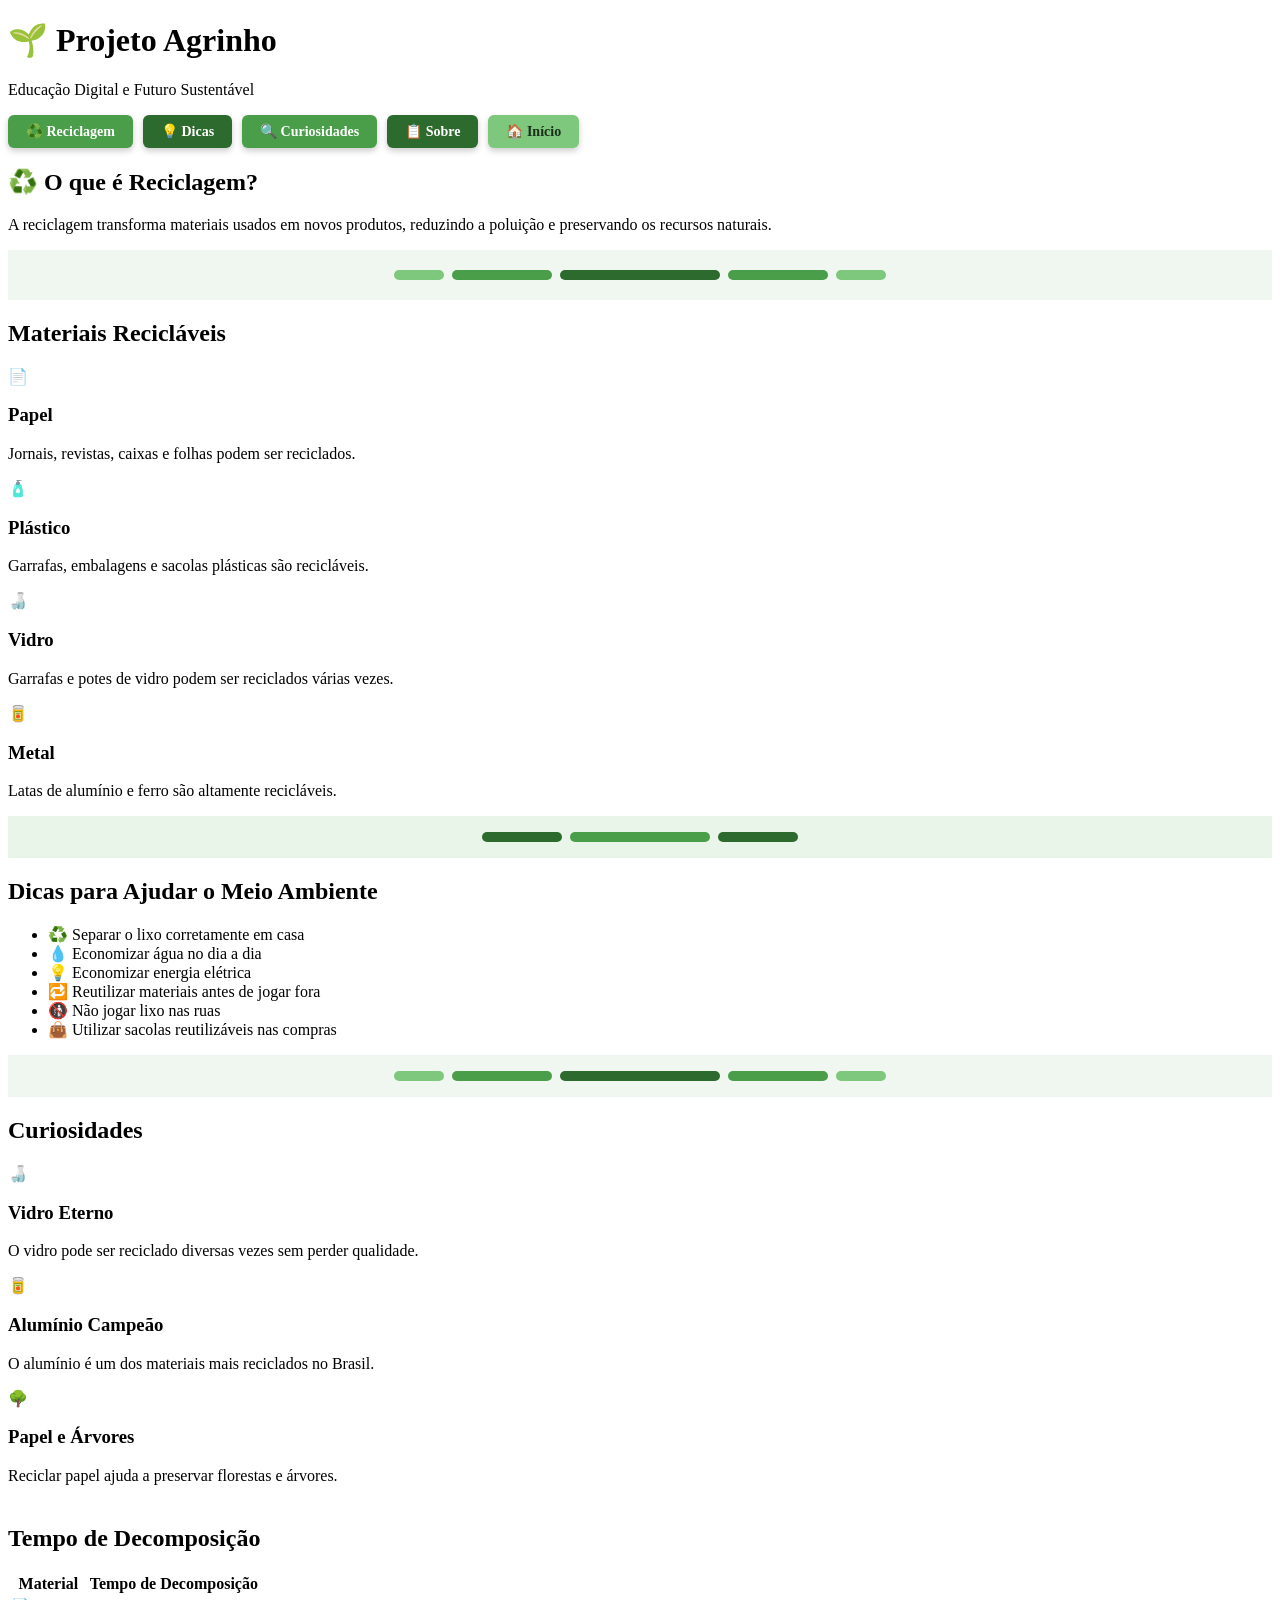
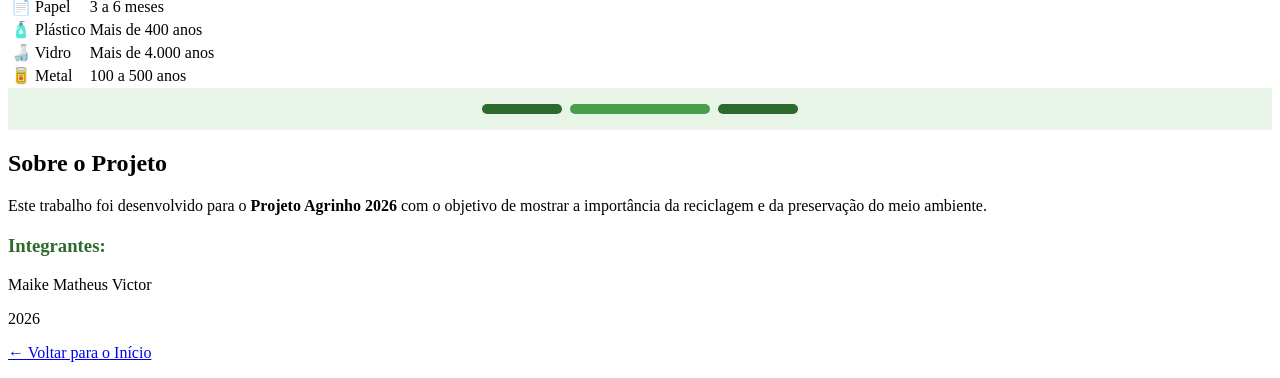
==== Agrinho.html @ ff980804 "s" ====
<!DOCTYPE html>
<html lang="pt-BR">
<head>
  <meta charset="UTF-8">
  <meta name="viewport" content="width=device-width, initial-scale=1.0">
  <title>Reciclagem — Projeto Agrinho</title>
  <link rel="stylesheet" href="styles.css">
</head>
<body>
  <header>
    <div>
      <h1>🌱 Projeto Agrinho</h1>
      <p>Educação Digital e Futuro Sustentável</p>
    </div>
    <nav style="display:flex;gap:10px;align-items:center;">
      <a href="#reciclagem" style="background-color:#4a9e4a;color:#fff;text-decoration:none;padding:8px 18px;border-radius:6px;font-size:14px;font-weight:bold;box-shadow:0 3px 6px rgba(0,0,0,0.2);">♻️ Reciclagem</a>
      <a href="#dicas" style="background-color:#2d6a2d;color:#fff;text-decoration:none;padding:8px 18px;border-radius:6px;font-size:14px;font-weight:bold;box-shadow:0 3px 6px rgba(0,0,0,0.2);">💡 Dicas</a>
      <a href="#curiosidades" style="background-color:#4a9e4a;color:#fff;text-decoration:none;padding:8px 18px;border-radius:6px;font-size:14px;font-weight:bold;box-shadow:0 3px 6px rgba(0,0,0,0.2);">🔍 Curiosidades</a>
      <a href="#sobre" style="background-color:#2d6a2d;color:#fff;text-decoration:none;padding:8px 18px;border-radius:6px;font-size:14px;font-weight:bold;box-shadow:0 3px 6px rgba(0,0,0,0.2);">📋 Sobre</a>
      <a href="index.html" style="background-color:#7ec87e;color:#1a2e1a;text-decoration:none;padding:8px 18px;border-radius:6px;font-size:14px;font-weight:bold;box-shadow:0 3px 6px rgba(0,0,0,0.2);">🏠 Início</a>
    </nav>
  </header>

  <div class="hero">
    <h2>♻️ O que é Reciclagem?</h2>
    <p>A reciclagem transforma materiais usados em novos produtos, reduzindo a poluição e preservando os recursos naturais.</p>
  </div>

  <div style="display:flex;justify-content:center;gap:8px;padding:20px 0;background-color:#f0f7f0;">
    <div style="width:50px;height:10px;background-color:#7ec87e;border-radius:5px;"></div>
    <div style="width:100px;height:10px;background-color:#4a9e4a;border-radius:5px;"></div>
    <div style="width:160px;height:10px;background-color:#2d6a2d;border-radius:5px;"></div>
    <div style="width:100px;height:10px;background-color:#4a9e4a;border-radius:5px;"></div>
    <div style="width:50px;height:10px;background-color:#7ec87e;border-radius:5px;"></div>
  </div>

  <section id="reciclagem">
    <h2>Materiais Recicláveis</h2>
    <div class="card-grid">
      <div class="cartao"><div class="icone">📄</div><h3>Papel</h3><p>Jornais, revistas, caixas e folhas podem ser reciclados.</p></div>
      <div class="cartao"><div class="icone">🧴</div><h3>Plástico</h3><p>Garrafas, embalagens e sacolas plásticas são recicláveis.</p></div>
      <div class="cartao"><div class="icone">🍶</div><h3>Vidro</h3><p>Garrafas e potes de vidro podem ser reciclados várias vezes.</p></div>
      <div class="cartao"><div class="icone">🥫</div><h3>Metal</h3><p>Latas de alumínio e ferro são altamente recicláveis.</p></div>
    </div>
  </section>

  <div style="display:flex;justify-content:center;gap:8px;padding:16px 0;background-color:#e8f5e8;">
    <div style="width:80px;height:10px;background-color:#2d6a2d;border-radius:5px;"></div>
    <div style="width:140px;height:10px;background-color:#4a9e4a;border-radius:5px;"></div>
    <div style="width:80px;height:10px;background-color:#2d6a2d;border-radius:5px;"></div>
  </div>

  <section id="dicas">
    <h2>Dicas para Ajudar o Meio Ambiente</h2>
    <ul class="lista-dicas">
      <li>♻️ Separar o lixo corretamente em casa</li>
      <li>💧 Economizar água no dia a dia</li>
      <li>💡 Economizar energia elétrica</li>
      <li>🔁 Reutilizar materiais antes de jogar fora</li>
      <li>🚯 Não jogar lixo nas ruas</li>
      <li>👜 Utilizar sacolas reutilizáveis nas compras</li>
    </ul>
  </section>

  <div style="display:flex;justify-content:center;gap:8px;padding:16px 0;background-color:#f0f7f0;">
    <div style="width:50px;height:10px;background-color:#7ec87e;border-radius:5px;"></div>
    <div style="width:100px;height:10px;background-color:#4a9e4a;border-radius:5px;"></div>
    <div style="width:160px;height:10px;background-color:#2d6a2d;border-radius:5px;"></div>
    <div style="width:100px;height:10px;background-color:#4a9e4a;border-radius:5px;"></div>
    <div style="width:50px;height:10px;background-color:#7ec87e;border-radius:5px;"></div>
  </div>

  <section id="curiosidades">
    <h2>Curiosidades</h2>
    <div class="card-grid">
      <div class="cartao"><div class="icone">🍶</div><h3>Vidro Eterno</h3><p>O vidro pode ser reciclado diversas vezes sem perder qualidade.</p></div>
      <div class="cartao"><div class="icone">🥫</div><h3>Alumínio Campeão</h3><p>O alumínio é um dos materiais mais reciclados no Brasil.</p></div>
      <div class="cartao"><div class="icone">🌳</div><h3>Papel e Árvores</h3><p>Reciclar papel ajuda a preservar florestas e árvores.</p></div>
    </div>
    <h2 style="margin-top:40px;">Tempo de Decomposição</h2>
    <table>
      <thead><tr><th>Material</th><th>Tempo de Decomposição</th></tr></thead>
      <tbody>
        <tr><td>📄 Papel</td><td>3 a 6 meses</td></tr>
        <tr><td>🧴 Plástico</td><td>Mais de 400 anos</td></tr>
        <tr><td>🍶 Vidro</td><td>Mais de 4.000 anos</td></tr>
        <tr><td>🥫 Metal</td><td>100 a 500 anos</td></tr>
      </tbody>
    </table>
  </section>

  <div style="display:flex;justify-content:center;gap:8px;padding:16px 0;background-color:#e8f5e8;">
    <div style="width:80px;height:10px;background-color:#2d6a2d;border-radius:5px;"></div>
    <div style="width:140px;height:10px;background-color:#4a9e4a;border-radius:5px;"></div>
    <div style="width:80px;height:10px;background-color:#2d6a2d;border-radius:5px;"></div>
  </div>

  <section id="sobre">
    <h2>Sobre o Projeto</h2>
    <div class="sobre-box">
      <p>Este trabalho foi desenvolvido para o <strong>Projeto Agrinho 2026</strong> com o objetivo de mostrar a importância da reciclagem e da preservação do meio ambiente.</p>
      <h3 style="margin-top:20px;color:#2d6a2d;">Integrantes:</h3>
      <div class="integrantes">
        <span class="tag-integrante">Maike</span>
        <span class="tag-integrante">Matheus Victor</span>
      </div>
    </div>
  </section>

  <footer>
    <p>2026</p>
    <p><a href="index.html">← Voltar para o Início</a></p>
  </footer>
</body>
</html>
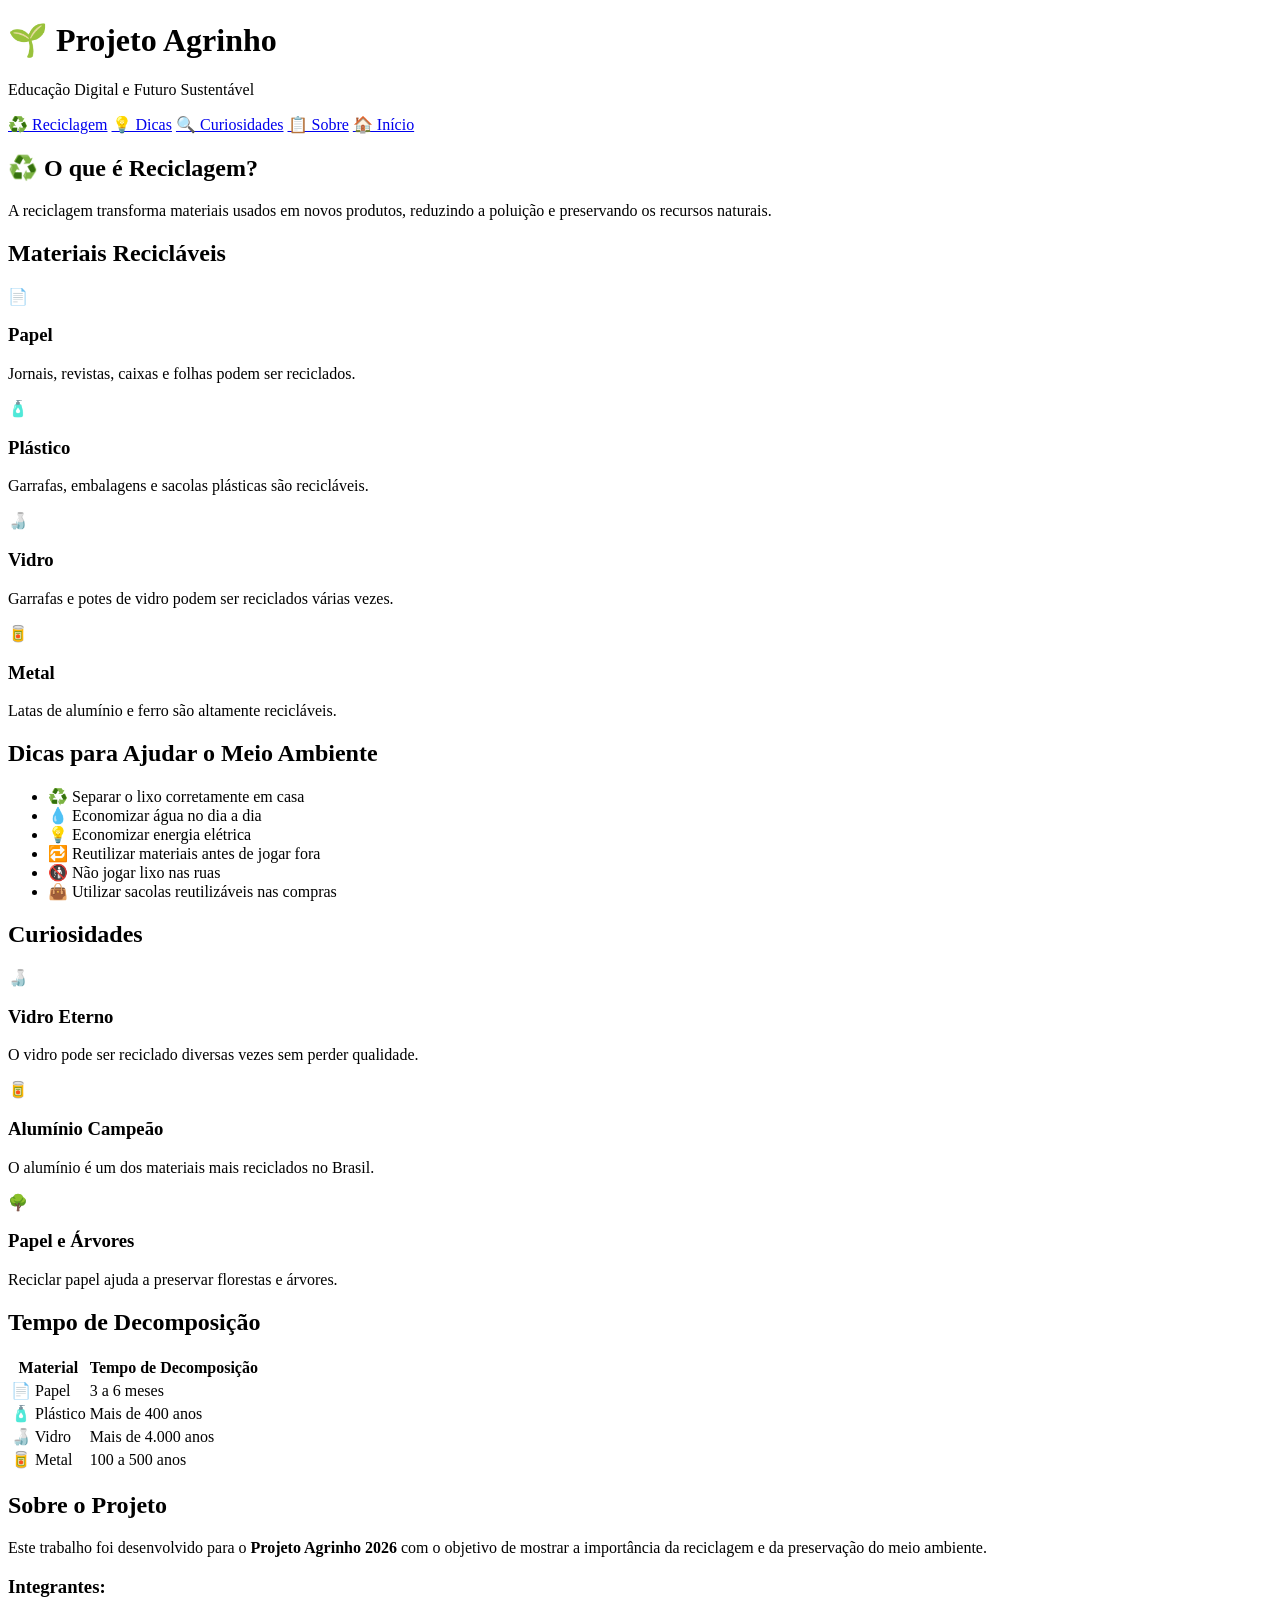
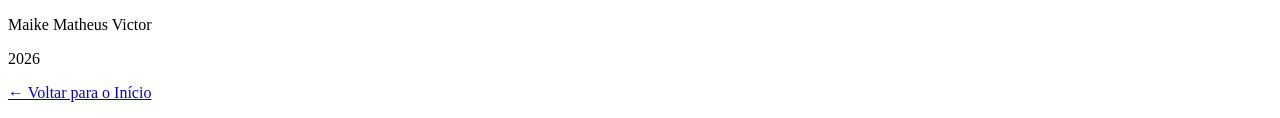
==== commit a57f9746: "s" ====
--- a/Agrinho.html
+++ b/Agrinho.html
@@ -4,6 +4,9 @@
   <meta charset="UTF-8">
   <meta name="viewport" content="width=device-width, initial-scale=1.0">
   <title>Reciclagem — Projeto Agrinho</title>
+  <link rel="preconnect" href="https://fonts.googleapis.com">
+  <link rel="preconnect" href="https://fonts.gstatic.com" crossorigin>
+  <link href="https://fonts.googleapis.com/css2?family=Fraunces:opsz,wght@9..144,600;9..144,700&family=Work+Sans:wght@400;500;600;700&display=swap" rel="stylesheet">
   <link rel="stylesheet" href="styles.css">
 </head>
 <body>
@@ -12,12 +15,12 @@
       <h1>🌱 Projeto Agrinho</h1>
       <p>Educação Digital e Futuro Sustentável</p>
     </div>
-    <nav style="display:flex;gap:10px;align-items:center;">
-      <a href="#reciclagem" style="background-color:#4a9e4a;color:#fff;text-decoration:none;padding:8px 18px;border-radius:6px;font-size:14px;font-weight:bold;box-shadow:0 3px 6px rgba(0,0,0,0.2);">♻️ Reciclagem</a>
-      <a href="#dicas" style="background-color:#2d6a2d;color:#fff;text-decoration:none;padding:8px 18px;border-radius:6px;font-size:14px;font-weight:bold;box-shadow:0 3px 6px rgba(0,0,0,0.2);">💡 Dicas</a>
-      <a href="#curiosidades" style="background-color:#4a9e4a;color:#fff;text-decoration:none;padding:8px 18px;border-radius:6px;font-size:14px;font-weight:bold;box-shadow:0 3px 6px rgba(0,0,0,0.2);">🔍 Curiosidades</a>
-      <a href="#sobre" style="background-color:#2d6a2d;color:#fff;text-decoration:none;padding:8px 18px;border-radius:6px;font-size:14px;font-weight:bold;box-shadow:0 3px 6px rgba(0,0,0,0.2);">📋 Sobre</a>
-      <a href="index.html" style="background-color:#7ec87e;color:#1a2e1a;text-decoration:none;padding:8px 18px;border-radius:6px;font-size:14px;font-weight:bold;box-shadow:0 3px 6px rgba(0,0,0,0.2);">🏠 Início</a>
+    <nav class="nav-botoes">
+      <a href="#reciclagem" class="nav-botao nav-botao--claro">♻️ Reciclagem</a>
+      <a href="#dicas" class="nav-botao nav-botao--escuro">💡 Dicas</a>
+      <a href="#curiosidades" class="nav-botao nav-botao--claro">🔍 Curiosidades</a>
+      <a href="#sobre" class="nav-botao nav-botao--escuro">📋 Sobre</a>
+      <a href="index.html" class="nav-botao nav-botao--claro-alt">🏠 Início</a>
     </nav>
   </header>
 
@@ -26,12 +29,12 @@
     <p>A reciclagem transforma materiais usados em novos produtos, reduzindo a poluição e preservando os recursos naturais.</p>
   </div>
 
-  <div style="display:flex;justify-content:center;gap:8px;padding:20px 0;background-color:#f0f7f0;">
-    <div style="width:50px;height:10px;background-color:#7ec87e;border-radius:5px;"></div>
-    <div style="width:100px;height:10px;background-color:#4a9e4a;border-radius:5px;"></div>
-    <div style="width:160px;height:10px;background-color:#2d6a2d;border-radius:5px;"></div>
-    <div style="width:100px;height:10px;background-color:#4a9e4a;border-radius:5px;"></div>
-    <div style="width:50px;height:10px;background-color:#7ec87e;border-radius:5px;"></div>
+  <div class="divisor-secao divisor-secao--clara">
+    <span class="barra barra--curta"></span>
+    <span class="barra barra--media"></span>
+    <span class="barra barra--longa"></span>
+    <span class="barra barra--media"></span>
+    <span class="barra barra--curta"></span>
   </div>
 
   <section id="reciclagem">
@@ -44,10 +47,10 @@
     </div>
   </section>
 
-  <div style="display:flex;justify-content:center;gap:8px;padding:16px 0;background-color:#e8f5e8;">
-    <div style="width:80px;height:10px;background-color:#2d6a2d;border-radius:5px;"></div>
-    <div style="width:140px;height:10px;background-color:#4a9e4a;border-radius:5px;"></div>
-    <div style="width:80px;height:10px;background-color:#2d6a2d;border-radius:5px;"></div>
+  <div class="divisor-secao divisor-secao--escura">
+    <span class="barra barra--media-escura"></span>
+    <span class="barra barra--longa-escura"></span>
+    <span class="barra barra--media-escura"></span>
   </div>
 
   <section id="dicas">
@@ -62,12 +65,12 @@
     </ul>
   </section>
 
-  <div style="display:flex;justify-content:center;gap:8px;padding:16px 0;background-color:#f0f7f0;">
-    <div style="width:50px;height:10px;background-color:#7ec87e;border-radius:5px;"></div>
-    <div style="width:100px;height:10px;background-color:#4a9e4a;border-radius:5px;"></div>
-    <div style="width:160px;height:10px;background-color:#2d6a2d;border-radius:5px;"></div>
-    <div style="width:100px;height:10px;background-color:#4a9e4a;border-radius:5px;"></div>
-    <div style="width:50px;height:10px;background-color:#7ec87e;border-radius:5px;"></div>
+  <div class="divisor-secao divisor-secao--clara">
+    <span class="barra barra--curta"></span>
+    <span class="barra barra--media"></span>
+    <span class="barra barra--longa"></span>
+    <span class="barra barra--media"></span>
+    <span class="barra barra--curta"></span>
   </div>
 
   <section id="curiosidades">
@@ -77,7 +80,7 @@
       <div class="cartao"><div class="icone">🥫</div><h3>Alumínio Campeão</h3><p>O alumínio é um dos materiais mais reciclados no Brasil.</p></div>
       <div class="cartao"><div class="icone">🌳</div><h3>Papel e Árvores</h3><p>Reciclar papel ajuda a preservar florestas e árvores.</p></div>
     </div>
-    <h2 style="margin-top:40px;">Tempo de Decomposição</h2>
+    <h2 class="titulo-secundario">Tempo de Decomposição</h2>
     <table>
       <thead><tr><th>Material</th><th>Tempo de Decomposição</th></tr></thead>
       <tbody>
@@ -89,17 +92,17 @@
     </table>
   </section>
 
-  <div style="display:flex;justify-content:center;gap:8px;padding:16px 0;background-color:#e8f5e8;">
-    <div style="width:80px;height:10px;background-color:#2d6a2d;border-radius:5px;"></div>
-    <div style="width:140px;height:10px;background-color:#4a9e4a;border-radius:5px;"></div>
-    <div style="width:80px;height:10px;background-color:#2d6a2d;border-radius:5px;"></div>
+  <div class="divisor-secao divisor-secao--escura">
+    <span class="barra barra--media-escura"></span>
+    <span class="barra barra--longa-escura"></span>
+    <span class="barra barra--media-escura"></span>
   </div>
 
   <section id="sobre">
     <h2>Sobre o Projeto</h2>
     <div class="sobre-box">
       <p>Este trabalho foi desenvolvido para o <strong>Projeto Agrinho 2026</strong> com o objetivo de mostrar a importância da reciclagem e da preservação do meio ambiente.</p>
-      <h3 style="margin-top:20px;color:#2d6a2d;">Integrantes:</h3>
+      <h3 class="titulo-integrantes">Integrantes:</h3>
       <div class="integrantes">
         <span class="tag-integrante">Maike</span>
         <span class="tag-integrante">Matheus Victor</span>
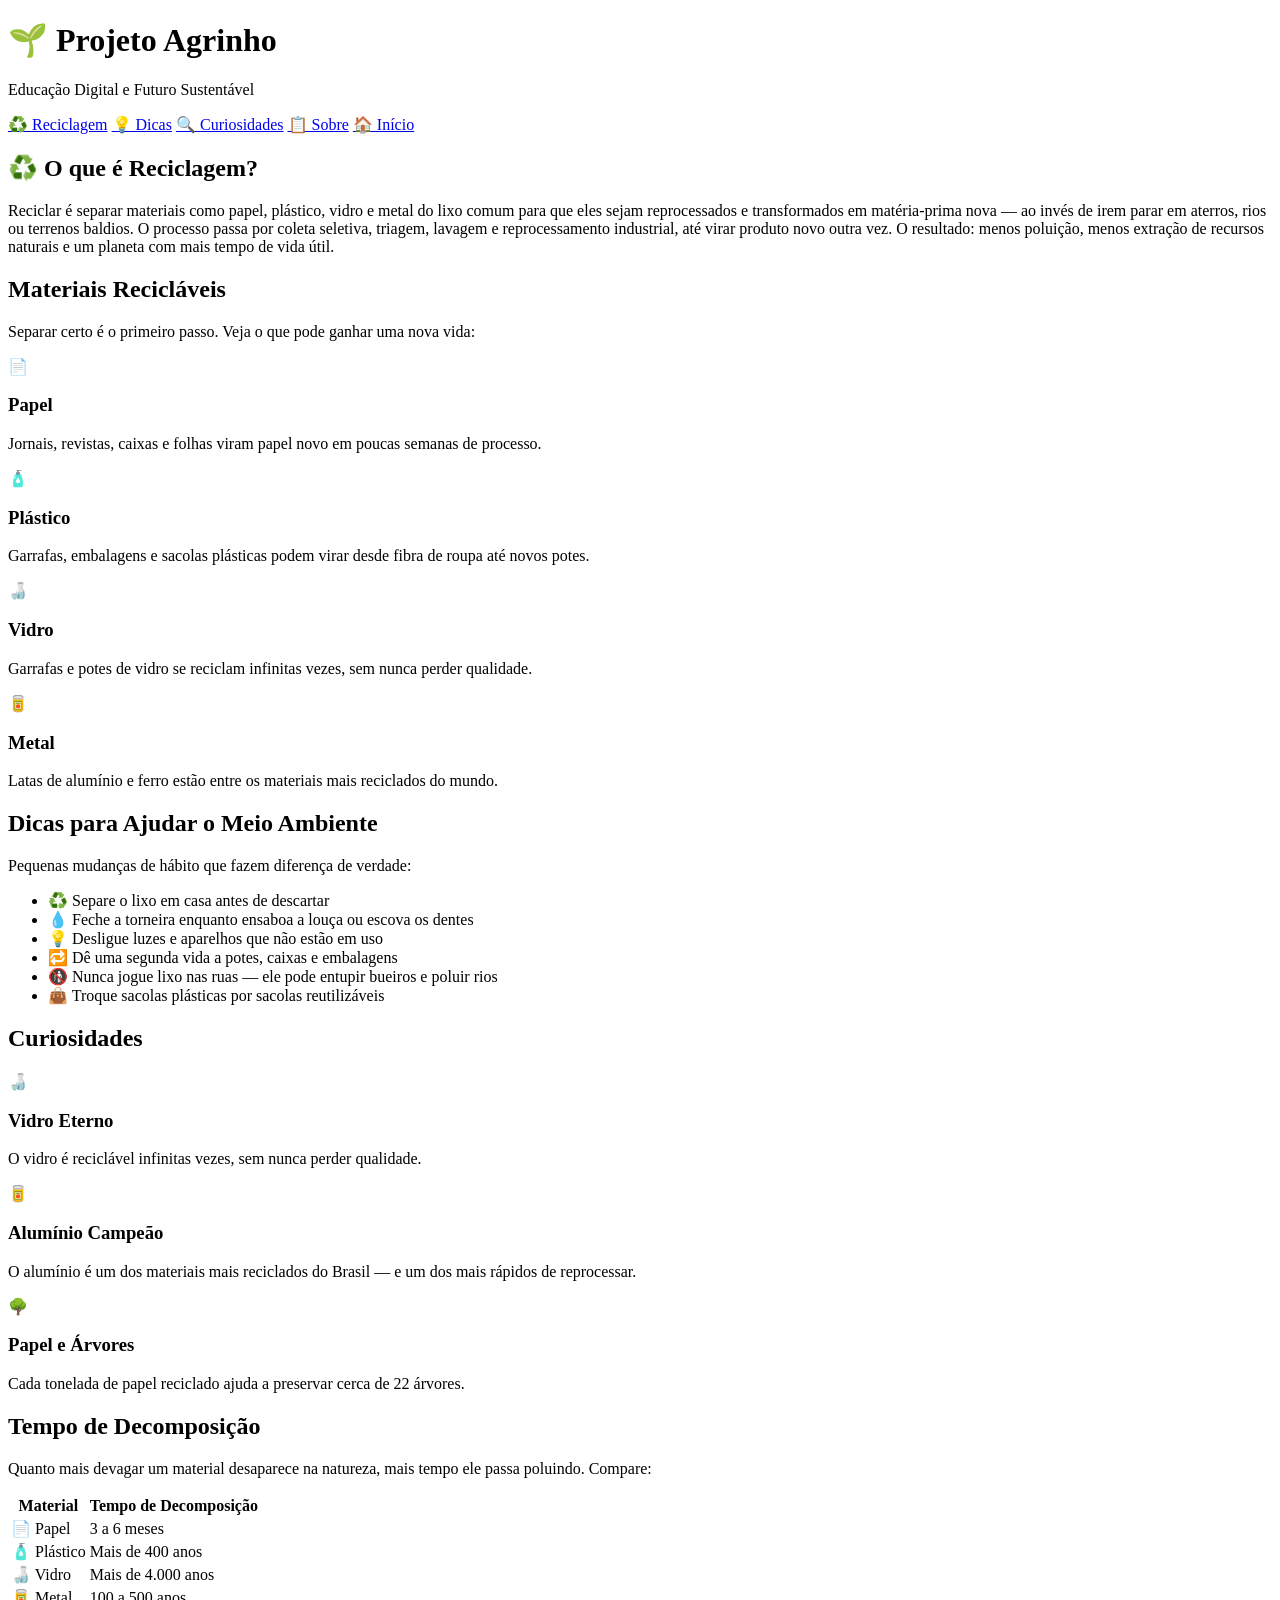
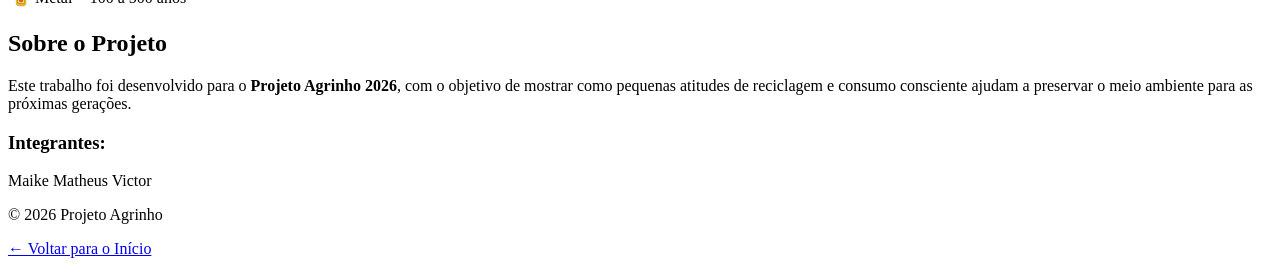
==== commit fc6265d5: "d" ====
--- a/Agrinho.html
+++ b/Agrinho.html
@@ -26,7 +26,7 @@
 
   <div class="hero">
     <h2>♻️ O que é Reciclagem?</h2>
-    <p>A reciclagem transforma materiais usados em novos produtos, reduzindo a poluição e preservando os recursos naturais.</p>
+    <p>Reciclar é separar materiais como papel, plástico, vidro e metal do lixo comum para que eles sejam reprocessados e transformados em matéria-prima nova — ao invés de irem parar em aterros, rios ou terrenos baldios. O processo passa por coleta seletiva, triagem, lavagem e reprocessamento industrial, até virar produto novo outra vez. O resultado: menos poluição, menos extração de recursos naturais e um planeta com mais tempo de vida útil.</p>
   </div>
 
   <div class="divisor-secao divisor-secao--clara">
@@ -39,11 +39,28 @@
 
   <section id="reciclagem">
     <h2>Materiais Recicláveis</h2>
+    <p>Separar certo é o primeiro passo. Veja o que pode ganhar uma nova vida:</p>
     <div class="card-grid">
-      <div class="cartao"><div class="icone">📄</div><h3>Papel</h3><p>Jornais, revistas, caixas e folhas podem ser reciclados.</p></div>
-      <div class="cartao"><div class="icone">🧴</div><h3>Plástico</h3><p>Garrafas, embalagens e sacolas plásticas são recicláveis.</p></div>
-      <div class="cartao"><div class="icone">🍶</div><h3>Vidro</h3><p>Garrafas e potes de vidro podem ser reciclados várias vezes.</p></div>
-      <div class="cartao"><div class="icone">🥫</div><h3>Metal</h3><p>Latas de alumínio e ferro são altamente recicláveis.</p></div>
+      <div class="cartao">
+        <div class="icone">📄</div>
+        <h3>Papel</h3>
+        <p>Jornais, revistas, caixas e folhas viram papel novo em poucas semanas de processo.</p>
+      </div>
+      <div class="cartao">
+        <div class="icone">🧴</div>
+        <h3>Plástico</h3>
+        <p>Garrafas, embalagens e sacolas plásticas podem virar desde fibra de roupa até novos potes.</p>
+      </div>
+      <div class="cartao">
+        <div class="icone">🍶</div>
+        <h3>Vidro</h3>
+        <p>Garrafas e potes de vidro se reciclam infinitas vezes, sem nunca perder qualidade.</p>
+      </div>
+      <div class="cartao">
+        <div class="icone">🥫</div>
+        <h3>Metal</h3>
+        <p>Latas de alumínio e ferro estão entre os materiais mais reciclados do mundo.</p>
+      </div>
     </div>
   </section>
 
@@ -55,13 +72,14 @@
 
   <section id="dicas">
     <h2>Dicas para Ajudar o Meio Ambiente</h2>
+    <p>Pequenas mudanças de hábito que fazem diferença de verdade:</p>
     <ul class="lista-dicas">
-      <li>♻️ Separar o lixo corretamente em casa</li>
-      <li>💧 Economizar água no dia a dia</li>
-      <li>💡 Economizar energia elétrica</li>
-      <li>🔁 Reutilizar materiais antes de jogar fora</li>
-      <li>🚯 Não jogar lixo nas ruas</li>
-      <li>👜 Utilizar sacolas reutilizáveis nas compras</li>
+      <li>♻️ Separe o lixo em casa antes de descartar</li>
+      <li>💧 Feche a torneira enquanto ensaboa a louça ou escova os dentes</li>
+      <li>💡 Desligue luzes e aparelhos que não estão em uso</li>
+      <li>🔁 Dê uma segunda vida a potes, caixas e embalagens</li>
+      <li>🚯 Nunca jogue lixo nas ruas — ele pode entupir bueiros e poluir rios</li>
+      <li>👜 Troque sacolas plásticas por sacolas reutilizáveis</li>
     </ul>
   </section>
 
@@ -76,11 +94,25 @@
   <section id="curiosidades">
     <h2>Curiosidades</h2>
     <div class="card-grid">
-      <div class="cartao"><div class="icone">🍶</div><h3>Vidro Eterno</h3><p>O vidro pode ser reciclado diversas vezes sem perder qualidade.</p></div>
-      <div class="cartao"><div class="icone">🥫</div><h3>Alumínio Campeão</h3><p>O alumínio é um dos materiais mais reciclados no Brasil.</p></div>
-      <div class="cartao"><div class="icone">🌳</div><h3>Papel e Árvores</h3><p>Reciclar papel ajuda a preservar florestas e árvores.</p></div>
+      <div class="cartao">
+        <div class="icone">🍶</div>
+        <h3>Vidro Eterno</h3>
+        <p>O vidro é reciclável infinitas vezes, sem nunca perder qualidade.</p>
+      </div>
+      <div class="cartao">
+        <div class="icone">🥫</div>
+        <h3>Alumínio Campeão</h3>
+        <p>O alumínio é um dos materiais mais reciclados do Brasil — e um dos mais rápidos de reprocessar.</p>
+      </div>
+      <div class="cartao">
+        <div class="icone">🌳</div>
+        <h3>Papel e Árvores</h3>
+        <p>Cada tonelada de papel reciclado ajuda a preservar cerca de 22 árvores.</p>
+      </div>
     </div>
+
     <h2 class="titulo-secundario">Tempo de Decomposição</h2>
+    <p>Quanto mais devagar um material desaparece na natureza, mais tempo ele passa poluindo. Compare:</p>
     <table>
       <thead><tr><th>Material</th><th>Tempo de Decomposição</th></tr></thead>
       <tbody>
@@ -101,7 +133,7 @@
   <section id="sobre">
     <h2>Sobre o Projeto</h2>
     <div class="sobre-box">
-      <p>Este trabalho foi desenvolvido para o <strong>Projeto Agrinho 2026</strong> com o objetivo de mostrar a importância da reciclagem e da preservação do meio ambiente.</p>
+      <p>Este trabalho foi desenvolvido para o <strong>Projeto Agrinho 2026</strong>, com o objetivo de mostrar como pequenas atitudes de reciclagem e consumo consciente ajudam a preservar o meio ambiente para as próximas gerações.</p>
       <h3 class="titulo-integrantes">Integrantes:</h3>
       <div class="integrantes">
         <span class="tag-integrante">Maike</span>
@@ -111,7 +143,7 @@
   </section>
 
   <footer>
-    <p>2026</p>
+    <p>© 2026 Projeto Agrinho</p>
     <p><a href="index.html">← Voltar para o Início</a></p>
   </footer>
 </body>
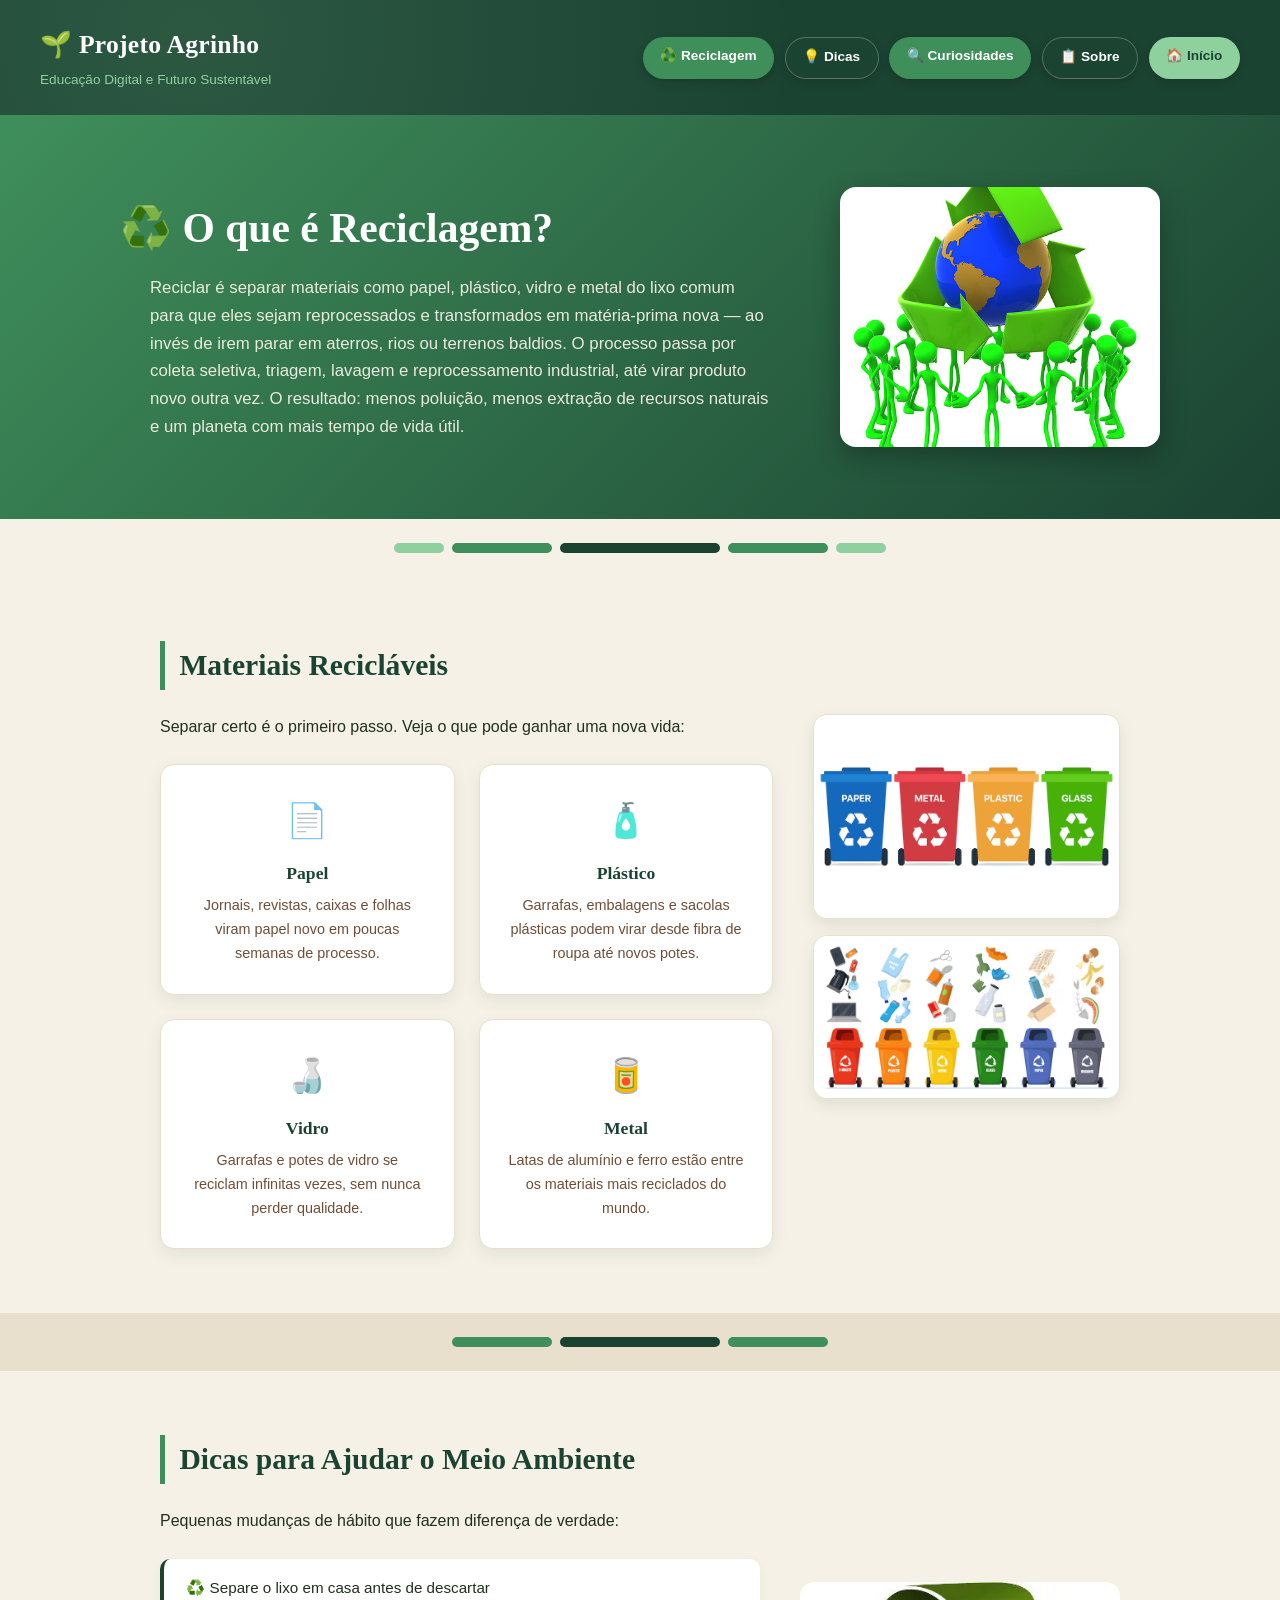
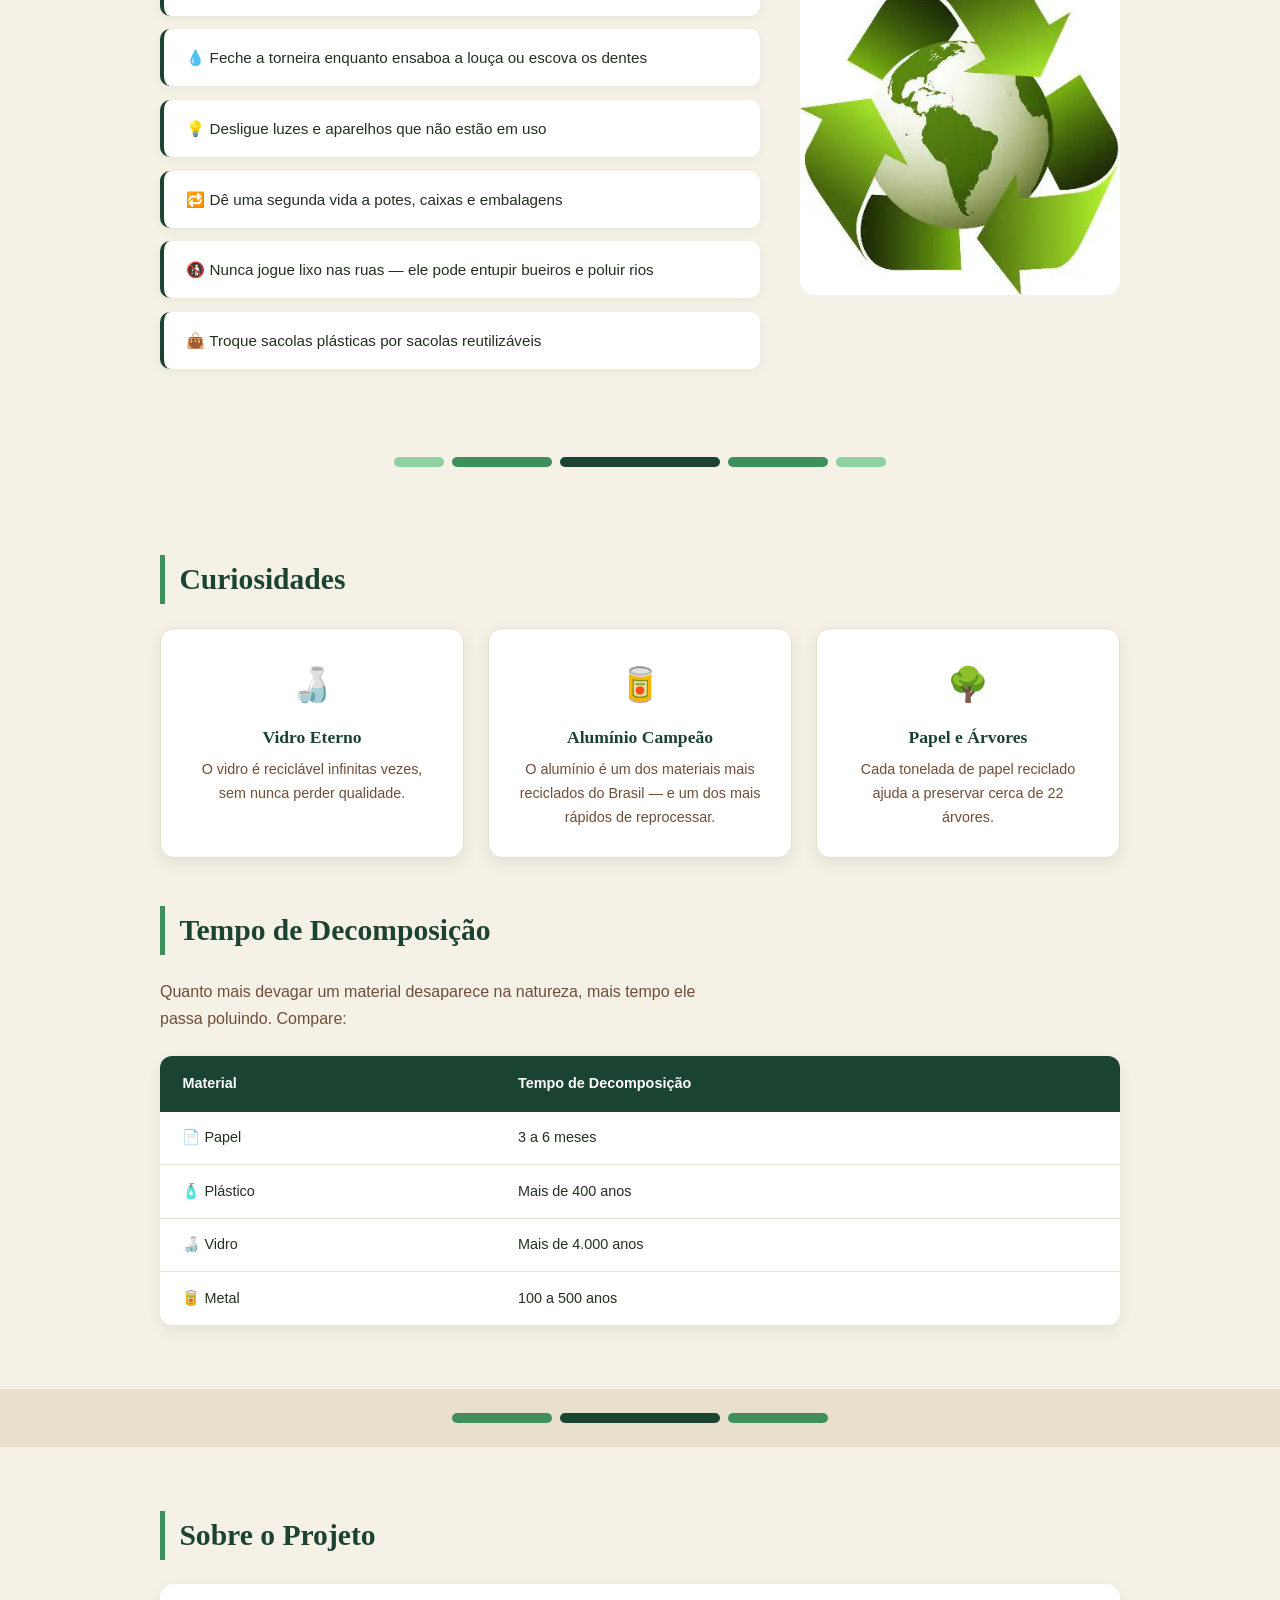
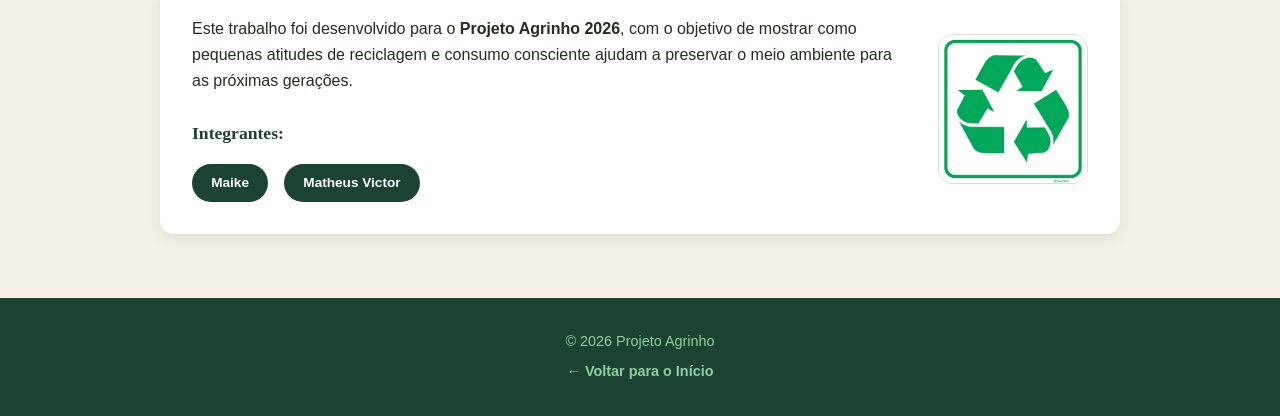
==== commit d65b7d47: "s" ====
--- a/Agrinho.html
+++ b/Agrinho.html
@@ -7,7 +7,7 @@
   <link rel="preconnect" href="https://fonts.googleapis.com">
   <link rel="preconnect" href="https://fonts.gstatic.com" crossorigin>
   <link href="https://fonts.googleapis.com/css2?family=Fraunces:opsz,wght@9..144,600;9..144,700&family=Work+Sans:wght@400;500;600;700&display=swap" rel="stylesheet">
-  <link rel="stylesheet" href="styles.css">
+  <link rel="stylesheet" href="style.css">
 </head>
 <body>
   <header>
@@ -25,8 +25,13 @@
   </header>
 
   <div class="hero">
-    <h2>♻️ O que é Reciclagem?</h2>
-    <p>Reciclar é separar materiais como papel, plástico, vidro e metal do lixo comum para que eles sejam reprocessados e transformados em matéria-prima nova — ao invés de irem parar em aterros, rios ou terrenos baldios. O processo passa por coleta seletiva, triagem, lavagem e reprocessamento industrial, até virar produto novo outra vez. O resultado: menos poluição, menos extração de recursos naturais e um planeta com mais tempo de vida útil.</p>
+    <div class="hero__conteudo">
+      <div class="hero__texto">
+        <h2>♻️ O que é Reciclagem?</h2>
+        <p>Reciclar é separar materiais como papel, plástico, vidro e metal do lixo comum para que eles sejam reprocessados e transformados em matéria-prima nova — ao invés de irem parar em aterros, rios ou terrenos baldios. O processo passa por coleta seletiva, triagem, lavagem e reprocessamento industrial, até virar produto novo outra vez. O resultado: menos poluição, menos extração de recursos naturais e um planeta com mais tempo de vida útil.</p>
+      </div>
+      <img src="Fotos-Sobre-Reciclagem-2.jpg" alt="Foto sobre reciclagem" class="hero__imagem">
+    </div>
   </div>
 
   <div class="divisor-secao divisor-secao--clara">
@@ -39,27 +44,35 @@
 
   <section id="reciclagem">
     <h2>Materiais Recicláveis</h2>
-    <p>Separar certo é o primeiro passo. Veja o que pode ganhar uma nova vida:</p>
-    <div class="card-grid">
-      <div class="cartao">
-        <div class="icone">📄</div>
-        <h3>Papel</h3>
-        <p>Jornais, revistas, caixas e folhas viram papel novo em poucas semanas de processo.</p>
+    <div class="reciclagem__conteudo">
+      <div class="reciclagem__texto">
+        <p>Separar certo é o primeiro passo. Veja o que pode ganhar uma nova vida:</p>
+        <div class="card-grid">
+          <div class="cartao">
+            <div class="icone">📄</div>
+            <h3>Papel</h3>
+            <p>Jornais, revistas, caixas e folhas viram papel novo em poucas semanas de processo.</p>
+          </div>
+          <div class="cartao">
+            <div class="icone">🧴</div>
+            <h3>Plástico</h3>
+            <p>Garrafas, embalagens e sacolas plásticas podem virar desde fibra de roupa até novos potes.</p>
+          </div>
+          <div class="cartao">
+            <div class="icone">🍶</div>
+            <h3>Vidro</h3>
+            <p>Garrafas e potes de vidro se reciclam infinitas vezes, sem nunca perder qualidade.</p>
+          </div>
+          <div class="cartao">
+            <div class="icone">🥫</div>
+            <h3>Metal</h3>
+            <p>Latas de alumínio e ferro estão entre os materiais mais reciclados do mundo.</p>
+          </div>
+        </div>
       </div>
-      <div class="cartao">
-        <div class="icone">🧴</div>
-        <h3>Plástico</h3>
-        <p>Garrafas, embalagens e sacolas plásticas podem virar desde fibra de roupa até novos potes.</p>
-      </div>
-      <div class="cartao">
-        <div class="icone">🍶</div>
-        <h3>Vidro</h3>
-        <p>Garrafas e potes de vidro se reciclam infinitas vezes, sem nunca perder qualidade.</p>
-      </div>
-      <div class="cartao">
-        <div class="icone">🥫</div>
-        <h3>Metal</h3>
-        <p>Latas de alumínio e ferro estão entre os materiais mais reciclados do mundo.</p>
+      <div class="reciclagem__imagens">
+        <img src="reciclagem-classificacao-do-lixo_78370-2519.avif" alt="Lixeiras coloridas para papel, metal, plástico e vidro">
+        <img src="conjunto-de-triagem-de-lixo_74855-15415.avif" alt="Conjunto de itens recicláveis sobre lixeiras de triagem">
       </div>
     </div>
   </section>
@@ -72,15 +85,20 @@
 
   <section id="dicas">
     <h2>Dicas para Ajudar o Meio Ambiente</h2>
-    <p>Pequenas mudanças de hábito que fazem diferença de verdade:</p>
-    <ul class="lista-dicas">
-      <li>♻️ Separe o lixo em casa antes de descartar</li>
-      <li>💧 Feche a torneira enquanto ensaboa a louça ou escova os dentes</li>
-      <li>💡 Desligue luzes e aparelhos que não estão em uso</li>
-      <li>🔁 Dê uma segunda vida a potes, caixas e embalagens</li>
-      <li>🚯 Nunca jogue lixo nas ruas — ele pode entupir bueiros e poluir rios</li>
-      <li>👜 Troque sacolas plásticas por sacolas reutilizáveis</li>
-    </ul>
+    <div class="dicas__conteudo">
+      <div class="dicas__texto">
+        <p>Pequenas mudanças de hábito que fazem diferença de verdade:</p>
+        <ul class="lista-dicas">
+          <li>♻️ Separe o lixo em casa antes de descartar</li>
+          <li>💧 Feche a torneira enquanto ensaboa a louça ou escova os dentes</li>
+          <li>💡 Desligue luzes e aparelhos que não estão em uso</li>
+          <li>🔁 Dê uma segunda vida a potes, caixas e embalagens</li>
+          <li>🚯 Nunca jogue lixo nas ruas — ele pode entupir bueiros e poluir rios</li>
+          <li>👜 Troque sacolas plásticas por sacolas reutilizáveis</li>
+        </ul>
+      </div>
+      <img src="reciclagem_aa8234b03b.webp" alt="Pessoas em volta de um globo com símbolo de reciclagem" class="dicas__imagem">
+    </div>
   </section>
 
   <div class="divisor-secao divisor-secao--clara">
@@ -132,13 +150,16 @@
 
   <section id="sobre">
     <h2>Sobre o Projeto</h2>
-    <div class="sobre-box">
-      <p>Este trabalho foi desenvolvido para o <strong>Projeto Agrinho 2026</strong>, com o objetivo de mostrar como pequenas atitudes de reciclagem e consumo consciente ajudam a preservar o meio ambiente para as próximas gerações.</p>
-      <h3 class="titulo-integrantes">Integrantes:</h3>
-      <div class="integrantes">
-        <span class="tag-integrante">Maike</span>
-        <span class="tag-integrante">Matheus Victor</span>
+    <div class="sobre-box sobre-box--com-imagem">
+      <div>
+        <p>Este trabalho foi desenvolvido para o <strong>Projeto Agrinho 2026</strong>, com o objetivo de mostrar como pequenas atitudes de reciclagem e consumo consciente ajudam a preservar o meio ambiente para as próximas gerações.</p>
+        <h3 class="titulo-integrantes">Integrantes:</h3>
+        <div class="integrantes">
+          <span class="tag-integrante">Maike</span>
+          <span class="tag-integrante">Matheus Victor</span>
+        </div>
       </div>
+      <img src="download.png" alt="Símbolo da reciclagem" class="sobre-box__icone">
     </div>
   </section>
 
--- a/style.css
+++ b/style.css
@@ -0,0 +1,426 @@
+/* =========================================================
+   PROJETO AGRINHO — Educação Digital e Futuro Sustentável
+   ========================================================= */
+
+:root {
+  --verde-mata: #1B4332;
+  --verde-folha: #3F8F5B;
+  --verde-brotinho: #8FD19E;
+  --areia: #F5F1E6;
+  --areia-escura: #E8E0CC;
+  --terra: #6F4E37;
+  --grafite: #22301F;
+  --branco: #FFFFFF;
+
+  --fonte-titulo: 'Fraunces', serif;
+  --fonte-corpo: 'Work Sans', 'Segoe UI', sans-serif;
+}
+
+* { margin: 0; padding: 0; box-sizing: border-box; }
+
+html { scroll-behavior: smooth; }
+
+body {
+  font-family: var(--fonte-corpo);
+  background-color: var(--areia);
+  color: var(--grafite);
+  line-height: 1.65;
+}
+
+h1, h2, h3 { font-family: var(--fonte-titulo); color: var(--verde-mata); }
+
+a { color: inherit; }
+
+:focus-visible { outline: 3px solid var(--verde-brotinho); outline-offset: 3px; }
+
+/* --- Header --------------------------------------------------------- */
+header {
+  background-color: var(--verde-mata);
+  background-image: radial-gradient(circle at 15% 30%, rgba(143, 209, 158, 0.15), transparent 55%);
+  color: #fff;
+  padding: 1.5rem 2.5rem;
+  display: flex;
+  justify-content: space-between;
+  align-items: center;
+  flex-wrap: wrap;
+  gap: 1rem;
+}
+
+header h1 {
+  font-size: 1.6rem;
+  font-weight: 700;
+  color: #fff;
+  letter-spacing: 0.01em;
+}
+
+header p { font-size: 0.85rem; color: var(--verde-brotinho); margin-top: 0.15rem; }
+
+nav { display: flex; gap: 1.5rem; flex-wrap: wrap; }
+
+nav a {
+  text-decoration: none;
+  font-size: 0.9rem;
+  font-weight: 500;
+  color: #fff;
+  padding: 0.4rem 0.2rem;
+  border-bottom: 2px solid transparent;
+  transition: border-color 0.2s ease, color 0.2s ease;
+}
+nav a:hover { border-color: var(--verde-brotinho); color: var(--verde-brotinho); }
+
+/* --- Nav em botões (página de reciclagem) ---------------------------- */
+.nav-botoes { gap: 0.65rem; }
+
+.nav-botao {
+  text-decoration: none;
+  padding: 0.55rem 1.1rem;
+  border-radius: 999px;
+  font-size: 0.85rem;
+  font-weight: 600;
+  box-shadow: 0 3px 8px rgba(0,0,0,0.18);
+  transition: transform 0.15s ease, box-shadow 0.15s ease;
+  border-bottom: none;
+}
+.nav-botao:hover { transform: translateY(-2px); box-shadow: 0 6px 14px rgba(0,0,0,0.22); }
+
+.nav-botao--claro { background-color: var(--verde-folha); color: #fff; }
+.nav-botao--escuro { background-color: var(--verde-mata); color: #fff; border: 1px solid rgba(255,255,255,0.25); }
+.nav-botao--claro-alt { background-color: var(--verde-brotinho); color: var(--verde-mata); }
+
+/* --- Hero ------------------------------------------------------------- */
+.hero {
+  background: linear-gradient(135deg, var(--verde-folha), var(--verde-mata));
+  color: #fff;
+  text-align: center;
+  padding: 4.5rem 1.5rem;
+}
+
+.hero h2 {
+  font-size: clamp(1.8rem, 4vw, 2.6rem);
+  color: #fff;
+  margin-bottom: 0.75rem;
+}
+
+.hero p {
+  font-size: 1.05rem;
+  color: var(--areia);
+  max-width: 620px;
+  margin: 0 auto;
+  opacity: 0.95;
+}
+
+/* --- Divisores decorativos ("linha do crescimento") -------------------- */
+.divisor-secao {
+  display: flex;
+  justify-content: center;
+  align-items: center;
+  gap: 8px;
+  padding: 1.5rem 0;
+}
+.divisor-secao--clara { background-color: var(--areia); }
+.divisor-secao--escura { background-color: var(--areia-escura); }
+
+.barra { height: 10px; border-radius: 6px; }
+.barra--curta { width: 50px; background-color: var(--verde-brotinho); }
+.barra--media { width: 100px; background-color: var(--verde-folha); }
+.barra--longa { width: 160px; background-color: var(--verde-mata); }
+.barra--media-escura { width: 100px; background-color: var(--verde-folha); }
+.barra--longa-escura { width: 160px; background-color: var(--verde-mata); }
+
+/* --- Seções ------------------------------------------------------------ */
+section {
+  padding: 4rem 2.5rem;
+  max-width: 1040px;
+  margin: 0 auto;
+}
+
+section > p { max-width: 65ch; color: var(--terra); }
+
+section h2 {
+  font-size: 1.85rem;
+  margin-bottom: 1.5rem;
+  border-left: 5px solid var(--verde-folha);
+  padding-left: 0.9rem;
+}
+
+.titulo-secundario { margin-top: 3rem; }
+
+/* --- Cards de materiais / curiosidades --------------------------------- */
+.card-grid { display: flex; gap: 1.5rem; flex-wrap: wrap; margin-top: 1.5rem; }
+
+.cartao {
+  background-color: var(--branco);
+  border-radius: 14px;
+  padding: 1.75rem;
+  box-shadow: 0 6px 16px rgba(27, 67, 50, 0.08);
+  flex: 1;
+  min-width: 210px;
+  text-align: center;
+  border: 1px solid var(--areia-escura);
+  transition: transform 0.2s ease, box-shadow 0.2s ease;
+}
+.cartao:hover {
+  transform: translateY(-4px);
+  box-shadow: 0 12px 24px rgba(27, 67, 50, 0.14);
+}
+
+.cartao .icone { font-size: 2.1rem; margin-bottom: 0.65rem; }
+.cartao h3 { font-size: 1.1rem; margin-bottom: 0.4rem; }
+.cartao p { font-size: 0.9rem; color: var(--terra); }
+
+/* --- Lista de dicas ------------------------------------------------------ */
+.lista-dicas {
+  list-style: none;
+  display: flex;
+  flex-direction: column;
+  gap: 0.85rem;
+  margin-top: 1.5rem;
+}
+
+.lista-dicas li {
+  background-color: var(--branco);
+  padding: 1rem 1.4rem;
+  border-radius: 10px;
+  border-left: 4px solid var(--verde-mata);
+  font-size: 0.95rem;
+  box-shadow: 0 3px 10px rgba(27, 67, 50, 0.06);
+}
+
+/* --- Tabela --------------------------------------------------------------- */
+table {
+  width: 100%;
+  border-collapse: collapse;
+  margin-top: 1.5rem;
+  background-color: var(--branco);
+  border-radius: 12px;
+  overflow: hidden;
+  box-shadow: 0 6px 16px rgba(27, 67, 50, 0.08);
+}
+
+th {
+  background-color: var(--verde-mata);
+  color: #fff;
+  padding: 1rem 1.4rem;
+  text-align: left;
+  font-size: 0.9rem;
+  font-weight: 600;
+}
+
+td { padding: 0.9rem 1.4rem; border-bottom: 1px solid var(--areia-escura); font-size: 0.9rem; }
+tr:last-child td { border-bottom: none; }
+tr:hover td { background-color: var(--areia); }
+
+/* --- Sobre o projeto -------------------------------------------------------- */
+.sobre-box {
+  background-color: var(--branco);
+  border-radius: 14px;
+  padding: 2rem;
+  box-shadow: 0 6px 16px rgba(27, 67, 50, 0.08);
+}
+
+.sobre-box p { color: var(--grafite); }
+
+.titulo-integrantes { margin-top: 1.5rem; color: var(--verde-mata); font-size: 1.1rem; }
+
+.integrantes { display: flex; gap: 1rem; flex-wrap: wrap; margin-top: 1rem; }
+
+.tag-integrante {
+  background-color: var(--verde-mata);
+  color: #fff;
+  padding: 0.5rem 1.2rem;
+  border-radius: 999px;
+  font-size: 0.85rem;
+  font-weight: 600;
+}
+
+/* --- Footer ------------------------------------------------------------------ */
+footer {
+  background-color: var(--verde-mata);
+  color: var(--verde-brotinho);
+  text-align: center;
+  padding: 2rem 1.5rem;
+  font-size: 0.9rem;
+}
+footer a { color: var(--verde-brotinho); text-decoration: none; font-weight: 600; }
+footer a:hover { text-decoration: underline; }
+footer p { margin-top: 0.4rem; }
+footer p:first-child { margin-top: 0; }
+
+/* --- Perfis (integrantes na página inicial) ---------------------------------- */
+.perfis { display: flex; gap: 1.75rem; justify-content: center; flex-wrap: wrap; margin-top: 2.25rem; }
+
+.perfil-card {
+  background-color: var(--branco);
+  border-radius: 16px;
+  padding: 2rem 1.5rem;
+  text-align: center;
+  box-shadow: 0 8px 20px rgba(27, 67, 50, 0.1);
+  max-width: 260px;
+  border: 1px solid var(--areia-escura);
+  transition: transform 0.2s ease;
+}
+.perfil-card:hover { transform: translateY(-4px); }
+
+.perfil-card img {
+  width: 80px;
+  height: 80px;
+  border-radius: 12px;
+  object-fit: cover;
+  border: 3px solid var(--verde-folha);
+  margin-bottom: 0.9rem;
+}
+
+.perfil-card h3 { font-size: 1.2rem; margin-bottom: 0.5rem; }
+.perfil-card p { font-size: 0.9rem; color: var(--terra); }
+
+/* --- Frase de missão + prévia dos materiais --------------------------------- */
+.missao { text-align: center; margin-top: 3rem; }
+
+.missao__frase {
+  font-family: var(--fonte-titulo);
+  font-style: italic;
+  font-size: 1.3rem;
+  color: var(--verde-mata);
+  margin-bottom: 0.75rem;
+}
+
+.missao__contexto {
+  font-size: 0.95rem;
+  color: var(--terra);
+  margin-bottom: 1.75rem;
+}
+
+.materiais-preview {
+  display: flex;
+  justify-content: center;
+  gap: 2.5rem;
+  flex-wrap: wrap;
+}
+
+.material-preview {
+  display: flex;
+  flex-direction: column;
+  align-items: center;
+  gap: 0.4rem;
+  opacity: 0.75;
+  transition: opacity 0.2s ease, transform 0.2s ease;
+}
+.material-preview:hover { opacity: 1; transform: translateY(-3px); }
+
+.material-preview__icone { font-size: 2.2rem; }
+
+.material-preview__nome {
+  font-size: 0.8rem;
+  font-weight: 600;
+  color: var(--verde-mata);
+}
+
+/* --- Botão de acesso central --------------------------------------------------- */
+.cta-central { text-align: center; margin-top: 3rem; }
+
+.botao-acessar {
+  display: inline-block;
+  margin: 1.25rem 0;
+  background-color: var(--verde-mata);
+  color: #fff;
+  padding: 0.95rem 2.4rem;
+  border-radius: 999px;
+  text-decoration: none;
+  font-size: 1rem;
+  font-weight: 700;
+  box-shadow: 0 6px 16px rgba(27, 67, 50, 0.25);
+  transition: background-color 0.2s ease, transform 0.15s ease;
+}
+.botao-acessar:hover { background-color: var(--verde-folha); transform: translateY(-2px); }
+
+/* --- Ícone de reciclagem (index) ------------------------------------------------- */
+.icone-reciclagem {
+  width: 110px;
+  height: 110px;
+  object-fit: contain;
+  flex-shrink: 0;
+}
+
+/* --- Hero com imagem de apoio ------------------------------------------------------ */
+.hero__conteudo {
+  display: flex;
+  align-items: center;
+  gap: 2.5rem;
+  max-width: 1040px;
+  margin: 0 auto;
+  text-align: left;
+  flex-wrap: wrap;
+}
+.hero__texto { flex: 1 1 400px; }
+.hero__texto h2 { color: #fff; }
+.hero__imagem {
+  flex: 1 1 280px;
+  max-width: 320px;
+  border-radius: 16px;
+  box-shadow: 0 10px 26px rgba(0,0,0,0.28);
+  object-fit: cover;
+  max-height: 260px;
+  width: 100%;
+}
+
+/* --- Materiais recicláveis com imagens ---------------------------------------------- */
+.reciclagem__conteudo {
+  display: flex;
+  gap: 2.5rem;
+  align-items: flex-start;
+  flex-wrap: wrap;
+}
+.reciclagem__texto { flex: 2 1 480px; }
+.reciclagem__imagens {
+  flex: 1 1 240px;
+  display: flex;
+  flex-direction: column;
+  gap: 1rem;
+}
+.reciclagem__imagens img {
+  width: 100%;
+  border-radius: 14px;
+  box-shadow: 0 6px 16px rgba(27, 67, 50, 0.1);
+  border: 1px solid var(--areia-escura);
+}
+
+/* --- Dicas com imagem -------------------------------------------------------------- */
+.dicas__conteudo {
+  display: flex;
+  gap: 2.5rem;
+  align-items: center;
+  flex-wrap: wrap;
+}
+.dicas__texto { flex: 1 1 380px; }
+.dicas__imagem {
+  flex: 1 1 280px;
+  max-width: 320px;
+  border-radius: 14px;
+  width: 100%;
+}
+
+/* --- Sobre com ícone ----------------------------------------------------------------- */
+.sobre-box--com-imagem {
+  display: flex;
+  align-items: center;
+  gap: 2rem;
+  flex-wrap: wrap;
+}
+.sobre-box--com-imagem > div { flex: 2 1 320px; }
+.sobre-box__icone {
+  flex: 1 1 140px;
+  max-width: 150px;
+  object-fit: contain;
+}
+
+/* --- Responsivo ----------------------------------------------------------------- */
+@media (max-width: 640px) {
+  header { padding: 1.25rem 1.5rem; flex-direction: column; align-items: flex-start; }
+  section { padding: 3rem 1.5rem; }
+  .nav-botoes { gap: 0.5rem; }
+}
+
+@media (prefers-reduced-motion: reduce) {
+  html { scroll-behavior: auto; }
+  .cartao, .perfil-card, .botao-acessar, .nav-botao { transition: none; }
+}
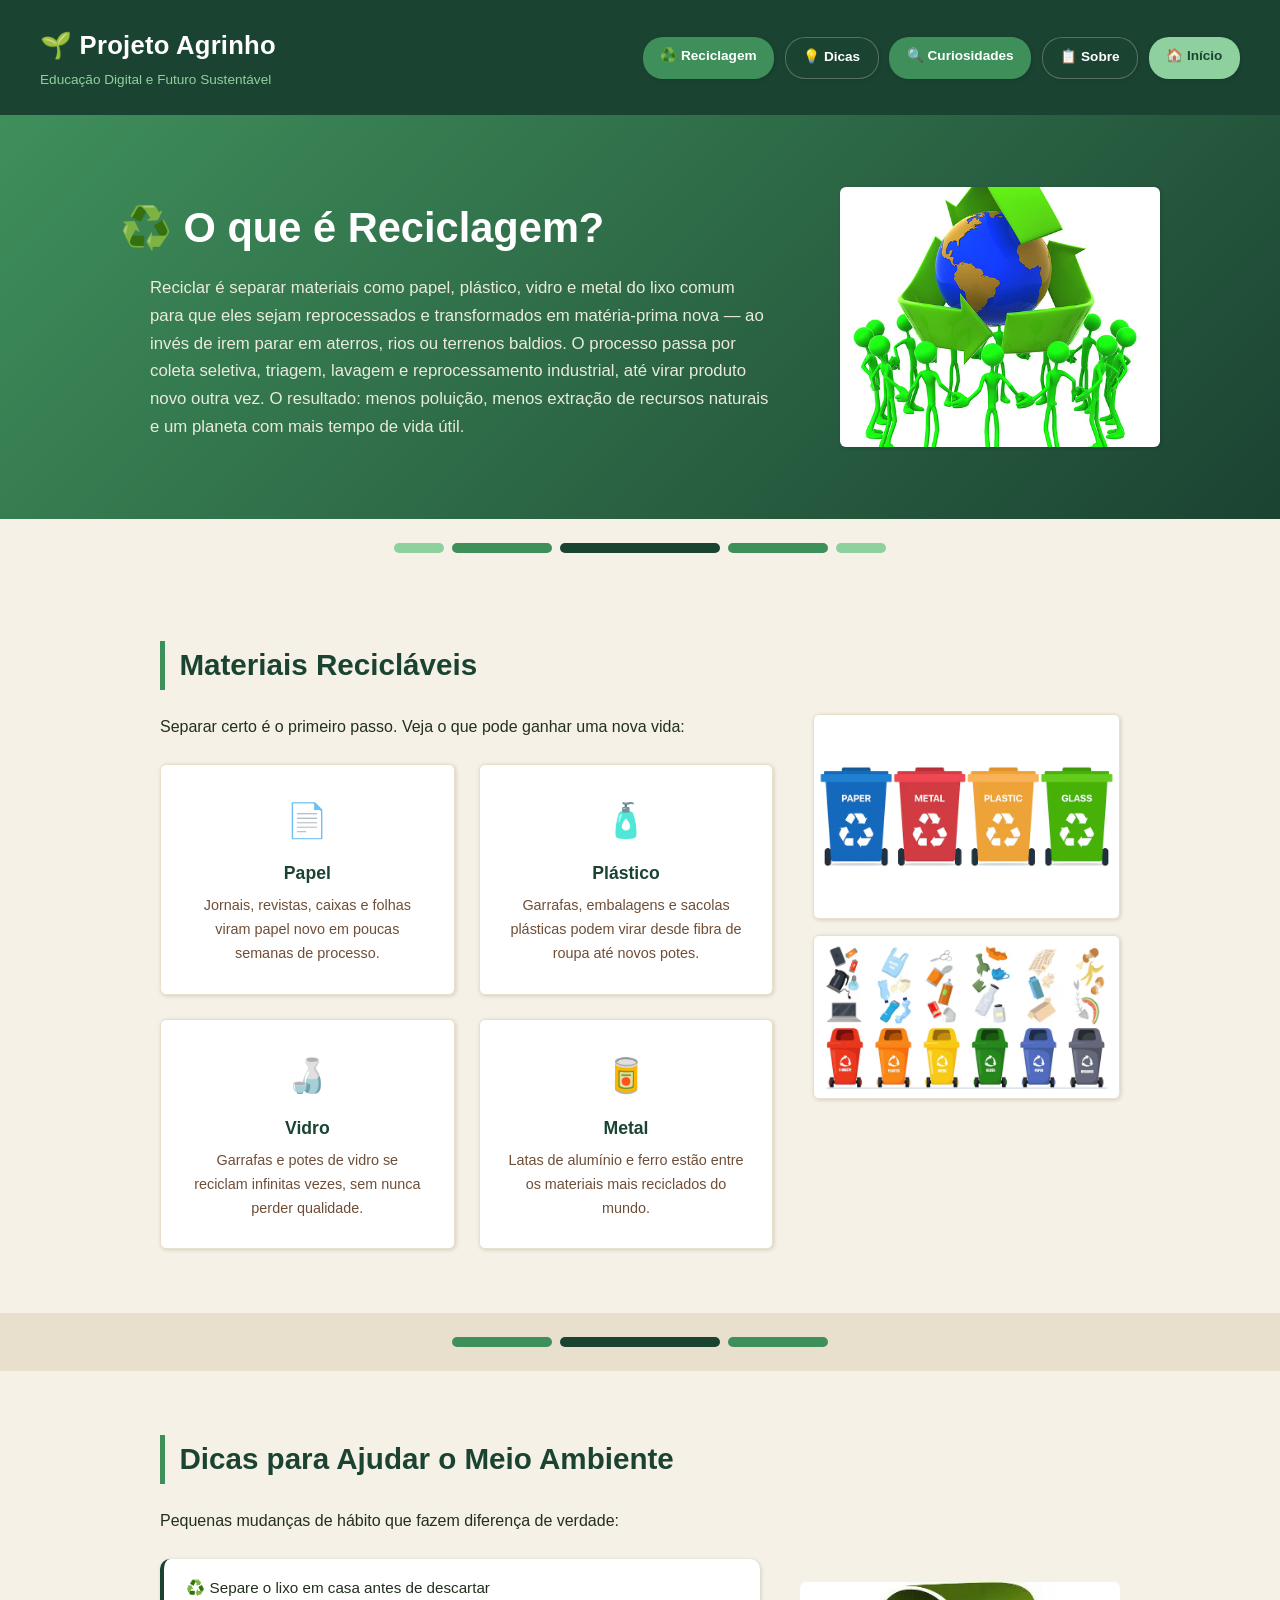
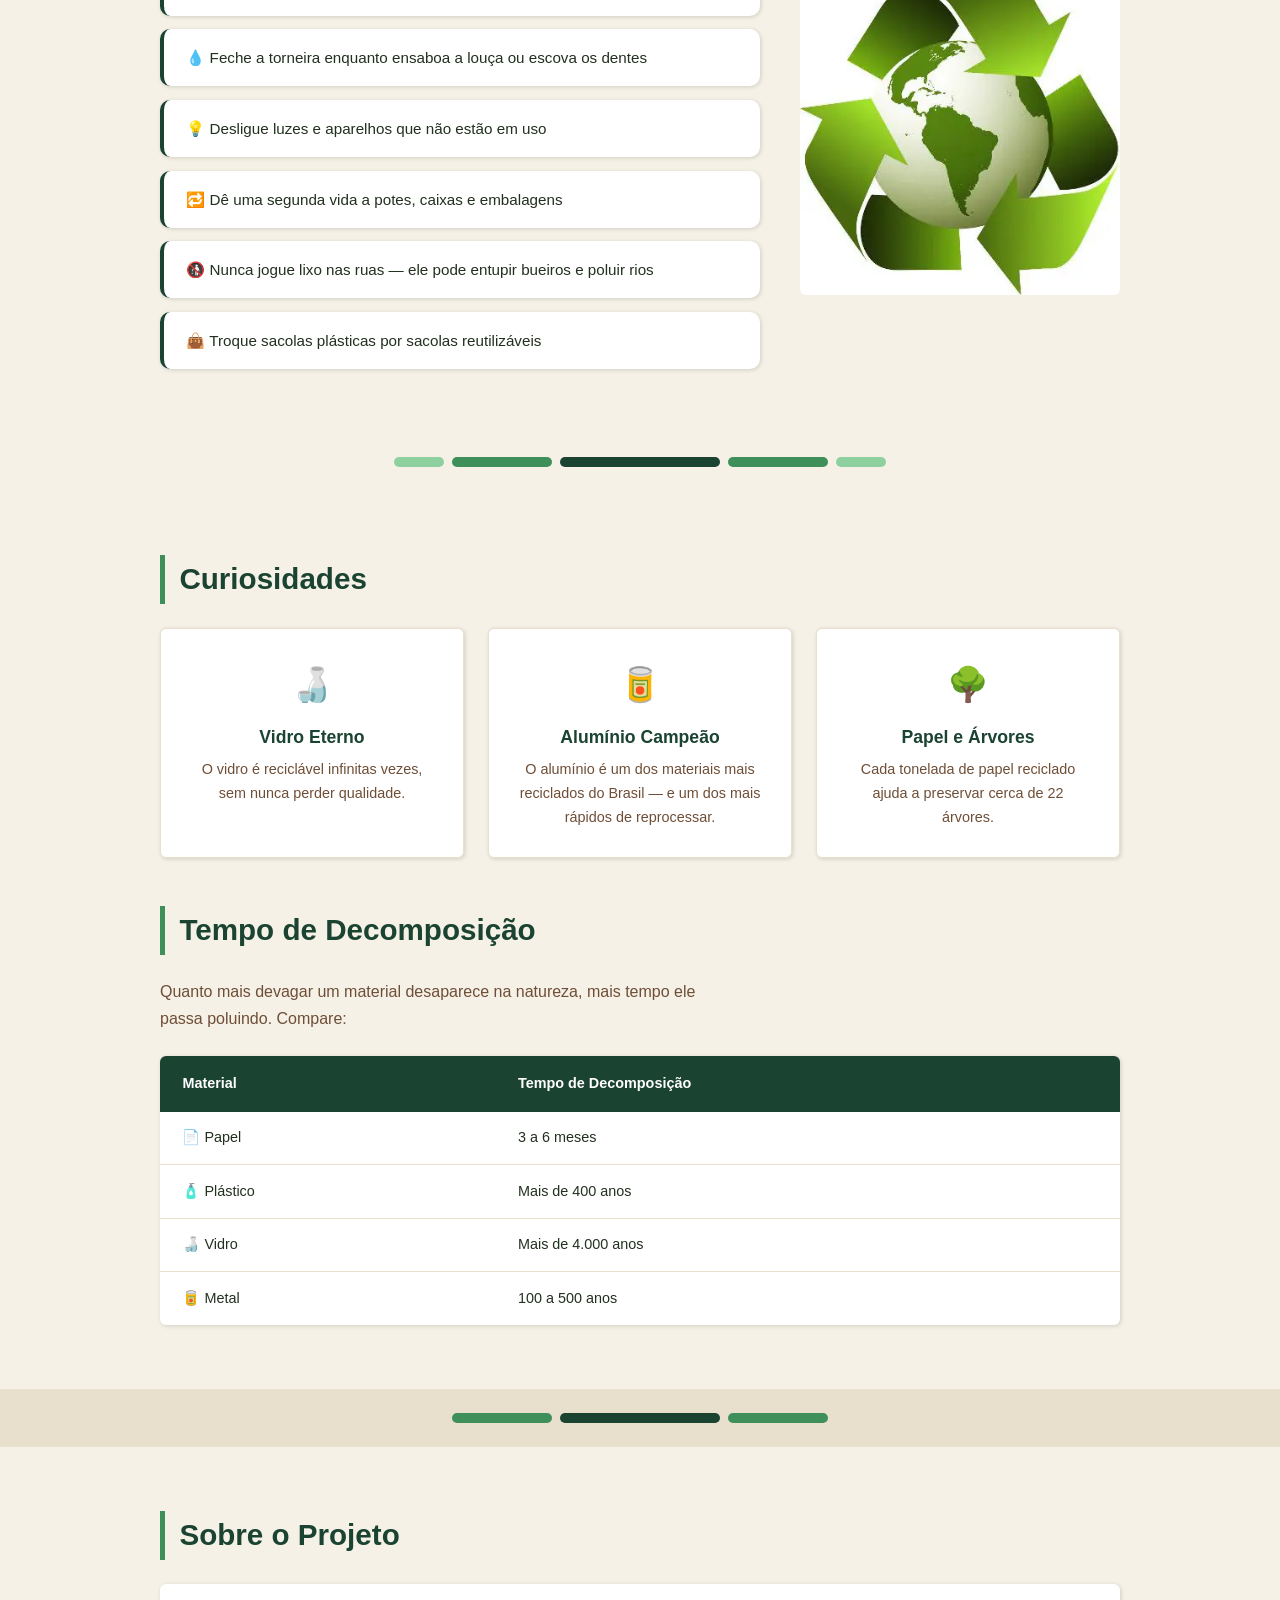
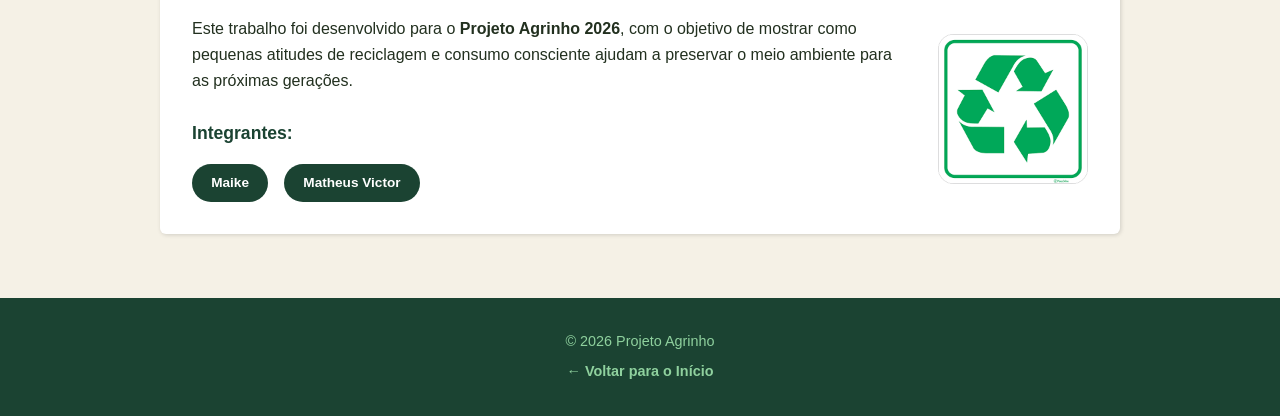
==== commit bb377c33: "s" ====
--- a/Agrinho.html
+++ b/Agrinho.html
@@ -4,9 +4,6 @@
   <meta charset="UTF-8">
   <meta name="viewport" content="width=device-width, initial-scale=1.0">
   <title>Reciclagem — Projeto Agrinho</title>
-  <link rel="preconnect" href="https://fonts.googleapis.com">
-  <link rel="preconnect" href="https://fonts.gstatic.com" crossorigin>
-  <link href="https://fonts.googleapis.com/css2?family=Fraunces:opsz,wght@9..144,600;9..144,700&family=Work+Sans:wght@400;500;600;700&display=swap" rel="stylesheet">
   <link rel="stylesheet" href="style.css">
 </head>
 <body>
--- a/style.css
+++ b/style.css
@@ -12,8 +12,8 @@
   --grafite: #22301F;
   --branco: #FFFFFF;
 
-  --fonte-titulo: 'Fraunces', serif;
-  --fonte-corpo: 'Work Sans', 'Segoe UI', sans-serif;
+  --fonte-titulo: 'Segoe UI', Arial, sans-serif;
+  --fonte-corpo: 'Segoe UI', Arial, sans-serif;
 }
 
 * { margin: 0; padding: 0; box-sizing: border-box; }
@@ -36,7 +36,6 @@
 /* --- Header --------------------------------------------------------- */
 header {
   background-color: var(--verde-mata);
-  background-image: radial-gradient(circle at 15% 30%, rgba(143, 209, 158, 0.15), transparent 55%);
   color: #fff;
   padding: 1.5rem 2.5rem;
   display: flex;
@@ -64,7 +63,6 @@
   color: #fff;
   padding: 0.4rem 0.2rem;
   border-bottom: 2px solid transparent;
-  transition: border-color 0.2s ease, color 0.2s ease;
 }
 nav a:hover { border-color: var(--verde-brotinho); color: var(--verde-brotinho); }
 
@@ -74,14 +72,12 @@
 .nav-botao {
   text-decoration: none;
   padding: 0.55rem 1.1rem;
-  border-radius: 999px;
+  border-radius: 20px;
   font-size: 0.85rem;
   font-weight: 600;
-  box-shadow: 0 3px 8px rgba(0,0,0,0.18);
-  transition: transform 0.15s ease, box-shadow 0.15s ease;
+  box-shadow: 1px 1px 4px rgba(0,0,0,0.15);
   border-bottom: none;
 }
-.nav-botao:hover { transform: translateY(-2px); box-shadow: 0 6px 14px rgba(0,0,0,0.22); }
 
 .nav-botao--claro { background-color: var(--verde-folha); color: #fff; }
 .nav-botao--escuro { background-color: var(--verde-mata); color: #fff; border: 1px solid rgba(255,255,255,0.25); }
@@ -150,18 +146,13 @@
 
 .cartao {
   background-color: var(--branco);
-  border-radius: 14px;
+  border-radius: 6px;
   padding: 1.75rem;
-  box-shadow: 0 6px 16px rgba(27, 67, 50, 0.08);
+  box-shadow: 1px 1px 4px rgba(0,0,0,0.15);
   flex: 1;
   min-width: 210px;
   text-align: center;
   border: 1px solid var(--areia-escura);
-  transition: transform 0.2s ease, box-shadow 0.2s ease;
-}
-.cartao:hover {
-  transform: translateY(-4px);
-  box-shadow: 0 12px 24px rgba(27, 67, 50, 0.14);
 }
 
 .cartao .icone { font-size: 2.1rem; margin-bottom: 0.65rem; }
@@ -183,7 +174,7 @@
   border-radius: 10px;
   border-left: 4px solid var(--verde-mata);
   font-size: 0.95rem;
-  box-shadow: 0 3px 10px rgba(27, 67, 50, 0.06);
+  box-shadow: 1px 1px 4px rgba(0,0,0,0.15);
 }
 
 /* --- Tabela --------------------------------------------------------------- */
@@ -192,9 +183,9 @@
   border-collapse: collapse;
   margin-top: 1.5rem;
   background-color: var(--branco);
-  border-radius: 12px;
+  border-radius: 6px;
   overflow: hidden;
-  box-shadow: 0 6px 16px rgba(27, 67, 50, 0.08);
+  box-shadow: 1px 1px 4px rgba(0,0,0,0.15);
 }
 
 th {
@@ -213,9 +204,9 @@
 /* --- Sobre o projeto -------------------------------------------------------- */
 .sobre-box {
   background-color: var(--branco);
-  border-radius: 14px;
+  border-radius: 6px;
   padding: 2rem;
-  box-shadow: 0 6px 16px rgba(27, 67, 50, 0.08);
+  box-shadow: 1px 1px 4px rgba(0,0,0,0.15);
 }
 
 .sobre-box p { color: var(--grafite); }
@@ -228,7 +219,7 @@
   background-color: var(--verde-mata);
   color: #fff;
   padding: 0.5rem 1.2rem;
-  border-radius: 999px;
+  border-radius: 20px;
   font-size: 0.85rem;
   font-weight: 600;
 }
@@ -251,20 +242,19 @@
 
 .perfil-card {
   background-color: var(--branco);
-  border-radius: 16px;
+  border-radius: 6px;
   padding: 2rem 1.5rem;
   text-align: center;
-  box-shadow: 0 8px 20px rgba(27, 67, 50, 0.1);
+  box-shadow: 1px 1px 4px rgba(0,0,0,0.15);
   max-width: 260px;
   border: 1px solid var(--areia-escura);
-  transition: transform 0.2s ease;
-}
-.perfil-card:hover { transform: translateY(-4px); }
+}
+
 
 .perfil-card img {
   width: 80px;
   height: 80px;
-  border-radius: 12px;
+  border-radius: 6px;
   object-fit: cover;
   border: 3px solid var(--verde-folha);
   margin-bottom: 0.9rem;
@@ -303,9 +293,8 @@
   align-items: center;
   gap: 0.4rem;
   opacity: 0.75;
-  transition: opacity 0.2s ease, transform 0.2s ease;
-}
-.material-preview:hover { opacity: 1; transform: translateY(-3px); }
+}
+.material-preview:hover { opacity: 1; }
 
 .material-preview__icone { font-size: 2.2rem; }
 
@@ -324,14 +313,13 @@
   background-color: var(--verde-mata);
   color: #fff;
   padding: 0.95rem 2.4rem;
-  border-radius: 999px;
+  border-radius: 20px;
   text-decoration: none;
   font-size: 1rem;
   font-weight: 700;
-  box-shadow: 0 6px 16px rgba(27, 67, 50, 0.25);
-  transition: background-color 0.2s ease, transform 0.15s ease;
-}
-.botao-acessar:hover { background-color: var(--verde-folha); transform: translateY(-2px); }
+  box-shadow: 1px 1px 4px rgba(0,0,0,0.15);
+}
+.botao-acessar:hover { background-color: var(--verde-folha); }
 
 /* --- Ícone de reciclagem (index) ------------------------------------------------- */
 .icone-reciclagem {
@@ -356,8 +344,8 @@
 .hero__imagem {
   flex: 1 1 280px;
   max-width: 320px;
-  border-radius: 16px;
-  box-shadow: 0 10px 26px rgba(0,0,0,0.28);
+  border-radius: 6px;
+  box-shadow: 1px 1px 4px rgba(0,0,0,0.15);
   object-fit: cover;
   max-height: 260px;
   width: 100%;
@@ -379,8 +367,8 @@
 }
 .reciclagem__imagens img {
   width: 100%;
-  border-radius: 14px;
-  box-shadow: 0 6px 16px rgba(27, 67, 50, 0.1);
+  border-radius: 6px;
+  box-shadow: 1px 1px 4px rgba(0,0,0,0.15);
   border: 1px solid var(--areia-escura);
 }
 
@@ -395,7 +383,7 @@
 .dicas__imagem {
   flex: 1 1 280px;
   max-width: 320px;
-  border-radius: 14px;
+  border-radius: 6px;
   width: 100%;
 }
 
@@ -422,5 +410,5 @@
 
 @media (prefers-reduced-motion: reduce) {
   html { scroll-behavior: auto; }
-  .cartao, .perfil-card, .botao-acessar, .nav-botao { transition: none; }
+  .cartao, .perfil-card, .botao-acessar, .nav-botao { }
 }
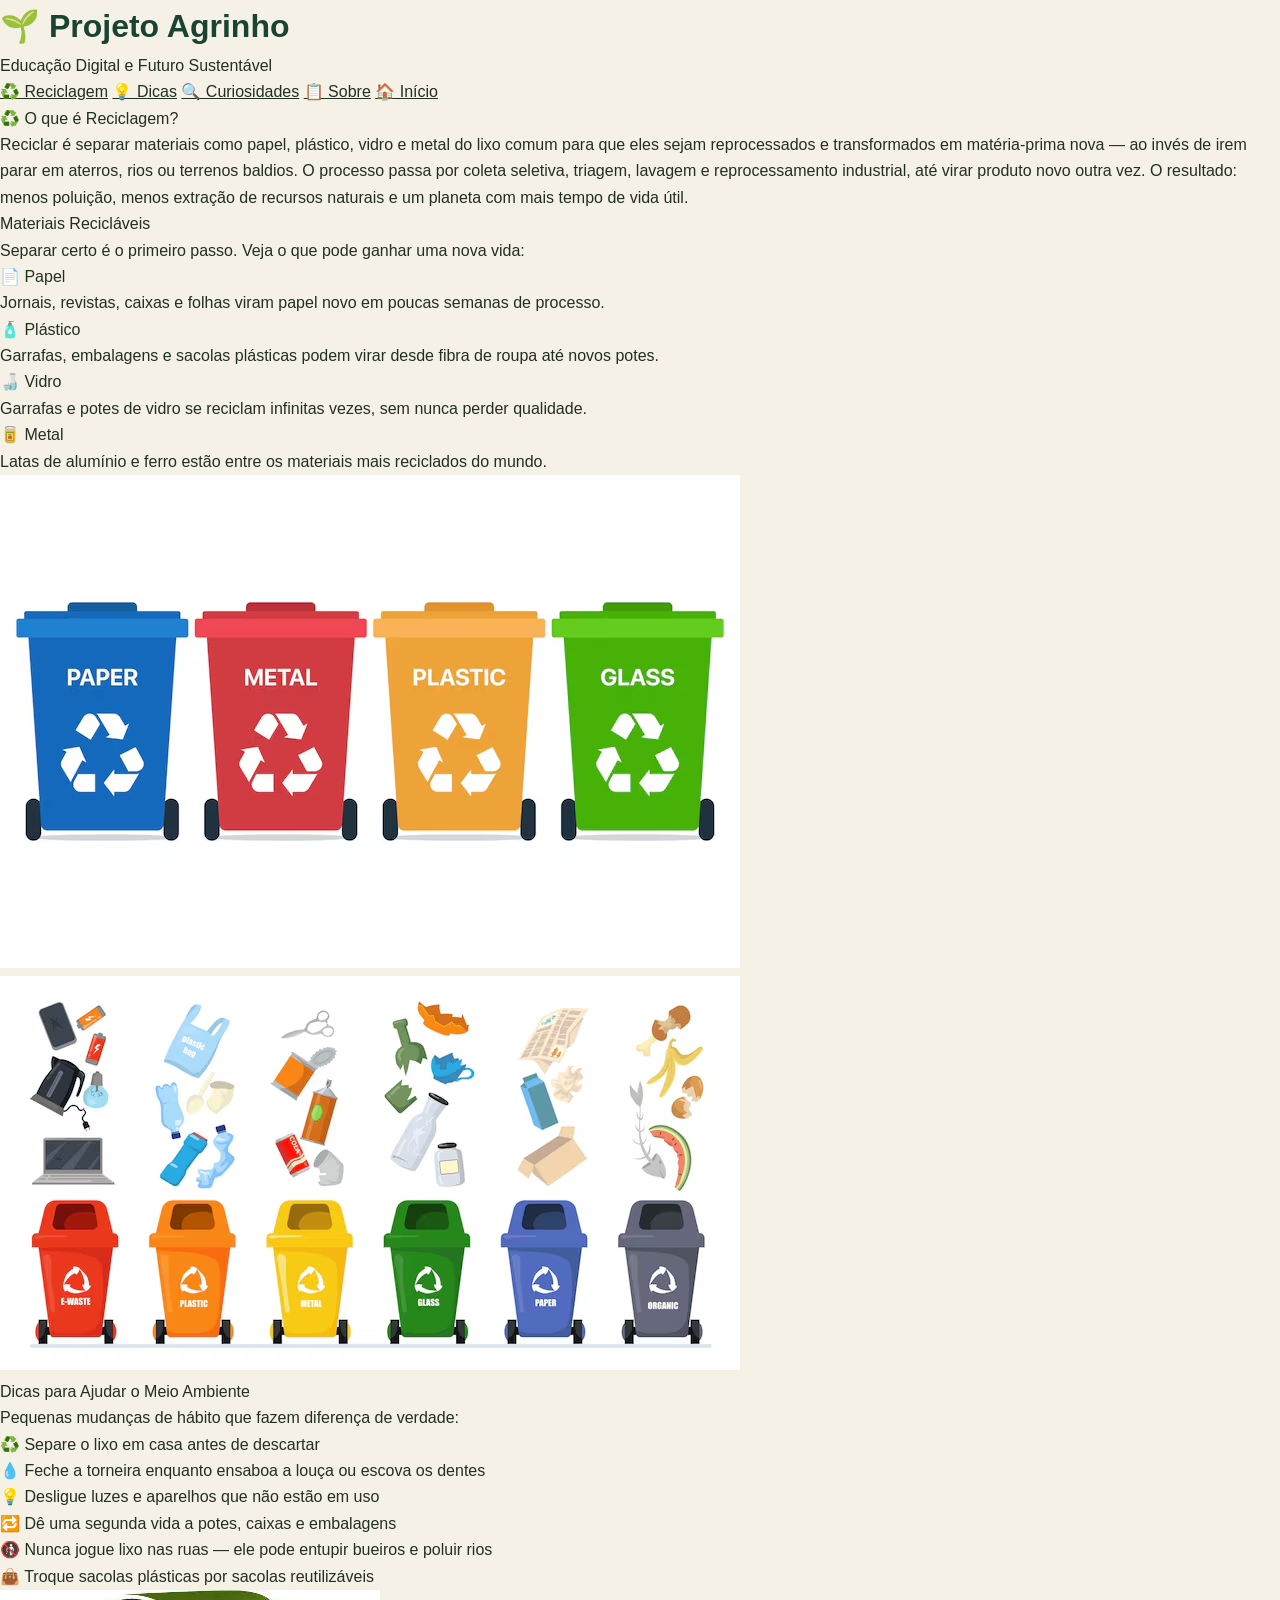
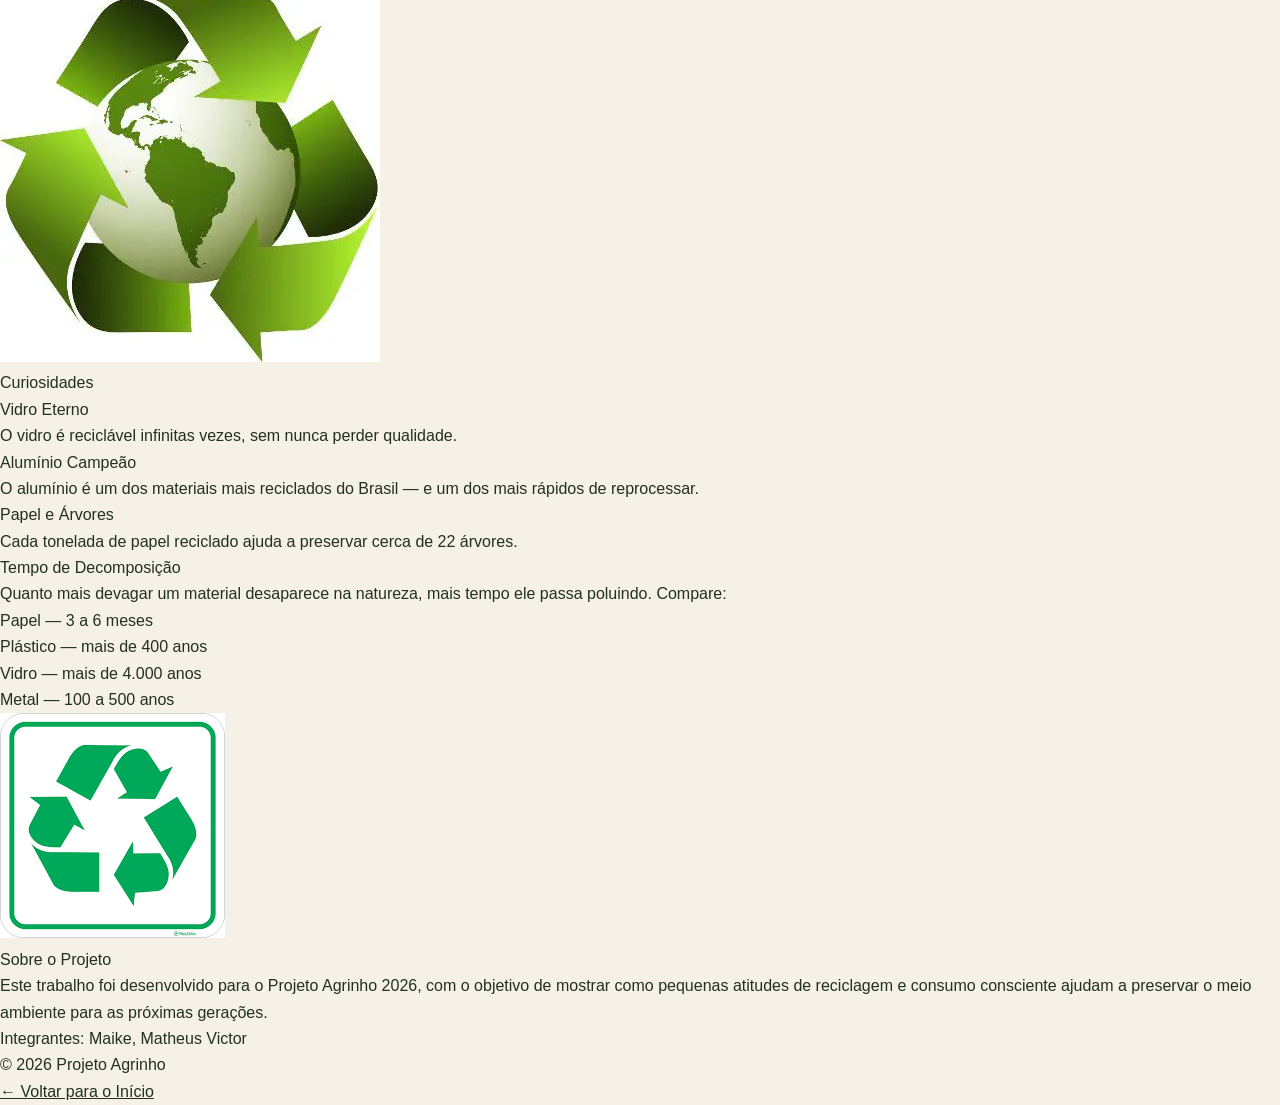
==== commit ea572c48: "s" ====
--- a/Agrinho.html
+++ b/Agrinho.html
@@ -7,162 +7,101 @@
   <link rel="stylesheet" href="style.css">
 </head>
 <body>
-  <header>
-    <div>
-      <h1>🌱 Projeto Agrinho</h1>
-      <p>Educação Digital e Futuro Sustentável</p>
+
+  <div class="topo">
+    <h1>🌱 Projeto Agrinho</h1>
+    <p>Educação Digital e Futuro Sustentável</p>
+    <p class="linha-nav">
+      <a href="#reciclagem">♻️ Reciclagem</a>
+      <a href="#dicas">💡 Dicas</a>
+      <a href="#curiosidades">🔍 Curiosidades</a>
+      <a href="#sobre">📋 Sobre</a>
+      <a href="index.html">🏠 Início</a>
+    </p>
+  </div>
+
+  <div class="bloco" id="reciclagem-topo">
+    <p class="titulo-bloco">♻️ O que é Reciclagem?</p>
+    <p>Reciclar é separar materiais como papel, plástico, vidro e metal do lixo comum para que eles sejam reprocessados e transformados em matéria-prima nova — ao invés de irem parar em aterros, rios ou terrenos baldios. O processo passa por coleta seletiva, triagem, lavagem e reprocessamento industrial, até virar produto novo outra vez. O resultado: menos poluição, menos extração de recursos naturais e um planeta com mais tempo de vida útil.</p>
+  </div>
+
+  <div class="bloco duas-colunas" id="reciclagem">
+    <div class="coluna-texto">
+      <p class="titulo-bloco">Materiais Recicláveis</p>
+      <p>Separar certo é o primeiro passo. Veja o que pode ganhar uma nova vida:</p>
+
+      <p class="item-titulo">📄 Papel</p>
+      <p>Jornais, revistas, caixas e folhas viram papel novo em poucas semanas de processo.</p>
+
+      <p class="item-titulo">🧴 Plástico</p>
+      <p>Garrafas, embalagens e sacolas plásticas podem virar desde fibra de roupa até novos potes.</p>
+
+      <p class="item-titulo">🍶 Vidro</p>
+      <p>Garrafas e potes de vidro se reciclam infinitas vezes, sem nunca perder qualidade.</p>
+
+      <p class="item-titulo">🥫 Metal</p>
+      <p>Latas de alumínio e ferro estão entre os materiais mais reciclados do mundo.</p>
     </div>
-    <nav class="nav-botoes">
-      <a href="#reciclagem" class="nav-botao nav-botao--claro">♻️ Reciclagem</a>
-      <a href="#dicas" class="nav-botao nav-botao--escuro">💡 Dicas</a>
-      <a href="#curiosidades" class="nav-botao nav-botao--claro">🔍 Curiosidades</a>
-      <a href="#sobre" class="nav-botao nav-botao--escuro">📋 Sobre</a>
-      <a href="index.html" class="nav-botao nav-botao--claro-alt">🏠 Início</a>
-    </nav>
-  </header>
-
-  <div class="hero">
-    <div class="hero__conteudo">
-      <div class="hero__texto">
-        <h2>♻️ O que é Reciclagem?</h2>
-        <p>Reciclar é separar materiais como papel, plástico, vidro e metal do lixo comum para que eles sejam reprocessados e transformados em matéria-prima nova — ao invés de irem parar em aterros, rios ou terrenos baldios. O processo passa por coleta seletiva, triagem, lavagem e reprocessamento industrial, até virar produto novo outra vez. O resultado: menos poluição, menos extração de recursos naturais e um planeta com mais tempo de vida útil.</p>
-      </div>
-      <img src="Fotos-Sobre-Reciclagem-2.jpg" alt="Foto sobre reciclagem" class="hero__imagem">
+    <div class="coluna-imagens">
+      <img src="reciclagem-classificacao-do-lixo_78370-2519.avif" alt="Lixeiras coloridas para papel, metal, plástico e vidro">
+      <img src="conjunto-de-triagem-de-lixo_74855-15415.avif" alt="Conjunto de itens recicláveis sobre lixeiras de triagem">
     </div>
   </div>
 
-  <div class="divisor-secao divisor-secao--clara">
-    <span class="barra barra--curta"></span>
-    <span class="barra barra--media"></span>
-    <span class="barra barra--longa"></span>
-    <span class="barra barra--media"></span>
-    <span class="barra barra--curta"></span>
+  <div class="bloco duas-colunas" id="dicas">
+    <div class="coluna-texto">
+      <p class="titulo-bloco">Dicas para Ajudar o Meio Ambiente</p>
+      <p>Pequenas mudanças de hábito que fazem diferença de verdade:</p>
+      <p>♻️ Separe o lixo em casa antes de descartar</p>
+      <p>💧 Feche a torneira enquanto ensaboa a louça ou escova os dentes</p>
+      <p>💡 Desligue luzes e aparelhos que não estão em uso</p>
+      <p>🔁 Dê uma segunda vida a potes, caixas e embalagens</p>
+      <p>🚯 Nunca jogue lixo nas ruas — ele pode entupir bueiros e poluir rios</p>
+      <p>👜 Troque sacolas plásticas por sacolas reutilizáveis</p>
+    </div>
+    <div class="coluna-imagens">
+      <img src="reciclagem_aa8234b03b.webp" alt="Pessoas em volta de um globo com símbolo de reciclagem">
+    </div>
   </div>
 
-  <section id="reciclagem">
-    <h2>Materiais Recicláveis</h2>
-    <div class="reciclagem__conteudo">
-      <div class="reciclagem__texto">
-        <p>Separar certo é o primeiro passo. Veja o que pode ganhar uma nova vida:</p>
-        <div class="card-grid">
-          <div class="cartao">
-            <div class="icone">📄</div>
-            <h3>Papel</h3>
-            <p>Jornais, revistas, caixas e folhas viram papel novo em poucas semanas de processo.</p>
-          </div>
-          <div class="cartao">
-            <div class="icone">🧴</div>
-            <h3>Plástico</h3>
-            <p>Garrafas, embalagens e sacolas plásticas podem virar desde fibra de roupa até novos potes.</p>
-          </div>
-          <div class="cartao">
-            <div class="icone">🍶</div>
-            <h3>Vidro</h3>
-            <p>Garrafas e potes de vidro se reciclam infinitas vezes, sem nunca perder qualidade.</p>
-          </div>
-          <div class="cartao">
-            <div class="icone">🥫</div>
-            <h3>Metal</h3>
-            <p>Latas de alumínio e ferro estão entre os materiais mais reciclados do mundo.</p>
-          </div>
-        </div>
-      </div>
-      <div class="reciclagem__imagens">
-        <img src="reciclagem-classificacao-do-lixo_78370-2519.avif" alt="Lixeiras coloridas para papel, metal, plástico e vidro">
-        <img src="conjunto-de-triagem-de-lixo_74855-15415.avif" alt="Conjunto de itens recicláveis sobre lixeiras de triagem">
-      </div>
+  <div class="bloco duas-colunas" id="curiosidades">
+    <div class="coluna-texto">
+      <p class="titulo-bloco">Curiosidades</p>
+
+      <p class="item-titulo">Vidro Eterno</p>
+      <p>O vidro é reciclável infinitas vezes, sem nunca perder qualidade.</p>
+
+      <p class="item-titulo">Alumínio Campeão</p>
+      <p>O alumínio é um dos materiais mais reciclados do Brasil — e um dos mais rápidos de reprocessar.</p>
+
+      <p class="item-titulo">Papel e Árvores</p>
+      <p>Cada tonelada de papel reciclado ajuda a preservar cerca de 22 árvores.</p>
     </div>
-  </section>
-
-  <div class="divisor-secao divisor-secao--escura">
-    <span class="barra barra--media-escura"></span>
-    <span class="barra barra--longa-escura"></span>
-    <span class="barra barra--media-escura"></span>
+    <div class="coluna-texto">
+      <p class="titulo-bloco">Tempo de Decomposição</p>
+      <p>Quanto mais devagar um material desaparece na natureza, mais tempo ele passa poluindo. Compare:</p>
+      <p>Papel — 3 a 6 meses</p>
+      <p>Plástico — mais de 400 anos</p>
+      <p>Vidro — mais de 4.000 anos</p>
+      <p>Metal — 100 a 500 anos</p>
+    </div>
   </div>
 
-  <section id="dicas">
-    <h2>Dicas para Ajudar o Meio Ambiente</h2>
-    <div class="dicas__conteudo">
-      <div class="dicas__texto">
-        <p>Pequenas mudanças de hábito que fazem diferença de verdade:</p>
-        <ul class="lista-dicas">
-          <li>♻️ Separe o lixo em casa antes de descartar</li>
-          <li>💧 Feche a torneira enquanto ensaboa a louça ou escova os dentes</li>
-          <li>💡 Desligue luzes e aparelhos que não estão em uso</li>
-          <li>🔁 Dê uma segunda vida a potes, caixas e embalagens</li>
-          <li>🚯 Nunca jogue lixo nas ruas — ele pode entupir bueiros e poluir rios</li>
-          <li>👜 Troque sacolas plásticas por sacolas reutilizáveis</li>
-        </ul>
-      </div>
-      <img src="reciclagem_aa8234b03b.webp" alt="Pessoas em volta de um globo com símbolo de reciclagem" class="dicas__imagem">
+  <div class="bloco duas-colunas" id="sobre">
+    <div class="coluna-texto">
+      <img src="download.png" alt="Símbolo da reciclagem" class="icone-sobre">
     </div>
-  </section>
-
-  <div class="divisor-secao divisor-secao--clara">
-    <span class="barra barra--curta"></span>
-    <span class="barra barra--media"></span>
-    <span class="barra barra--longa"></span>
-    <span class="barra barra--media"></span>
-    <span class="barra barra--curta"></span>
+    <div class="coluna-texto">
+      <p class="titulo-bloco">Sobre o Projeto</p>
+      <p>Este trabalho foi desenvolvido para o Projeto Agrinho 2026, com o objetivo de mostrar como pequenas atitudes de reciclagem e consumo consciente ajudam a preservar o meio ambiente para as próximas gerações.</p>
+      <p>Integrantes: Maike, Matheus Victor</p>
+    </div>
   </div>
 
-  <section id="curiosidades">
-    <h2>Curiosidades</h2>
-    <div class="card-grid">
-      <div class="cartao">
-        <div class="icone">🍶</div>
-        <h3>Vidro Eterno</h3>
-        <p>O vidro é reciclável infinitas vezes, sem nunca perder qualidade.</p>
-      </div>
-      <div class="cartao">
-        <div class="icone">🥫</div>
-        <h3>Alumínio Campeão</h3>
-        <p>O alumínio é um dos materiais mais reciclados do Brasil — e um dos mais rápidos de reprocessar.</p>
-      </div>
-      <div class="cartao">
-        <div class="icone">🌳</div>
-        <h3>Papel e Árvores</h3>
-        <p>Cada tonelada de papel reciclado ajuda a preservar cerca de 22 árvores.</p>
-      </div>
-    </div>
-
-    <h2 class="titulo-secundario">Tempo de Decomposição</h2>
-    <p>Quanto mais devagar um material desaparece na natureza, mais tempo ele passa poluindo. Compare:</p>
-    <table>
-      <thead><tr><th>Material</th><th>Tempo de Decomposição</th></tr></thead>
-      <tbody>
-        <tr><td>📄 Papel</td><td>3 a 6 meses</td></tr>
-        <tr><td>🧴 Plástico</td><td>Mais de 400 anos</td></tr>
-        <tr><td>🍶 Vidro</td><td>Mais de 4.000 anos</td></tr>
-        <tr><td>🥫 Metal</td><td>100 a 500 anos</td></tr>
-      </tbody>
-    </table>
-  </section>
-
-  <div class="divisor-secao divisor-secao--escura">
-    <span class="barra barra--media-escura"></span>
-    <span class="barra barra--longa-escura"></span>
-    <span class="barra barra--media-escura"></span>
+  <div class="rodape">
+    <p>© 2026 Projeto Agrinho</p>
+    <p><a href="index.html">← Voltar para o Início</a></p>
   </div>
 
-  <section id="sobre">
-    <h2>Sobre o Projeto</h2>
-    <div class="sobre-box sobre-box--com-imagem">
-      <div>
-        <p>Este trabalho foi desenvolvido para o <strong>Projeto Agrinho 2026</strong>, com o objetivo de mostrar como pequenas atitudes de reciclagem e consumo consciente ajudam a preservar o meio ambiente para as próximas gerações.</p>
-        <h3 class="titulo-integrantes">Integrantes:</h3>
-        <div class="integrantes">
-          <span class="tag-integrante">Maike</span>
-          <span class="tag-integrante">Matheus Victor</span>
-        </div>
-      </div>
-      <img src="download.png" alt="Símbolo da reciclagem" class="sobre-box__icone">
-    </div>
-  </section>
-
-  <footer>
-    <p>© 2026 Projeto Agrinho</p>
-    <p><a href="index.html">← Voltar para o Início</a></p>
-  </footer>
 </body>
 </html>
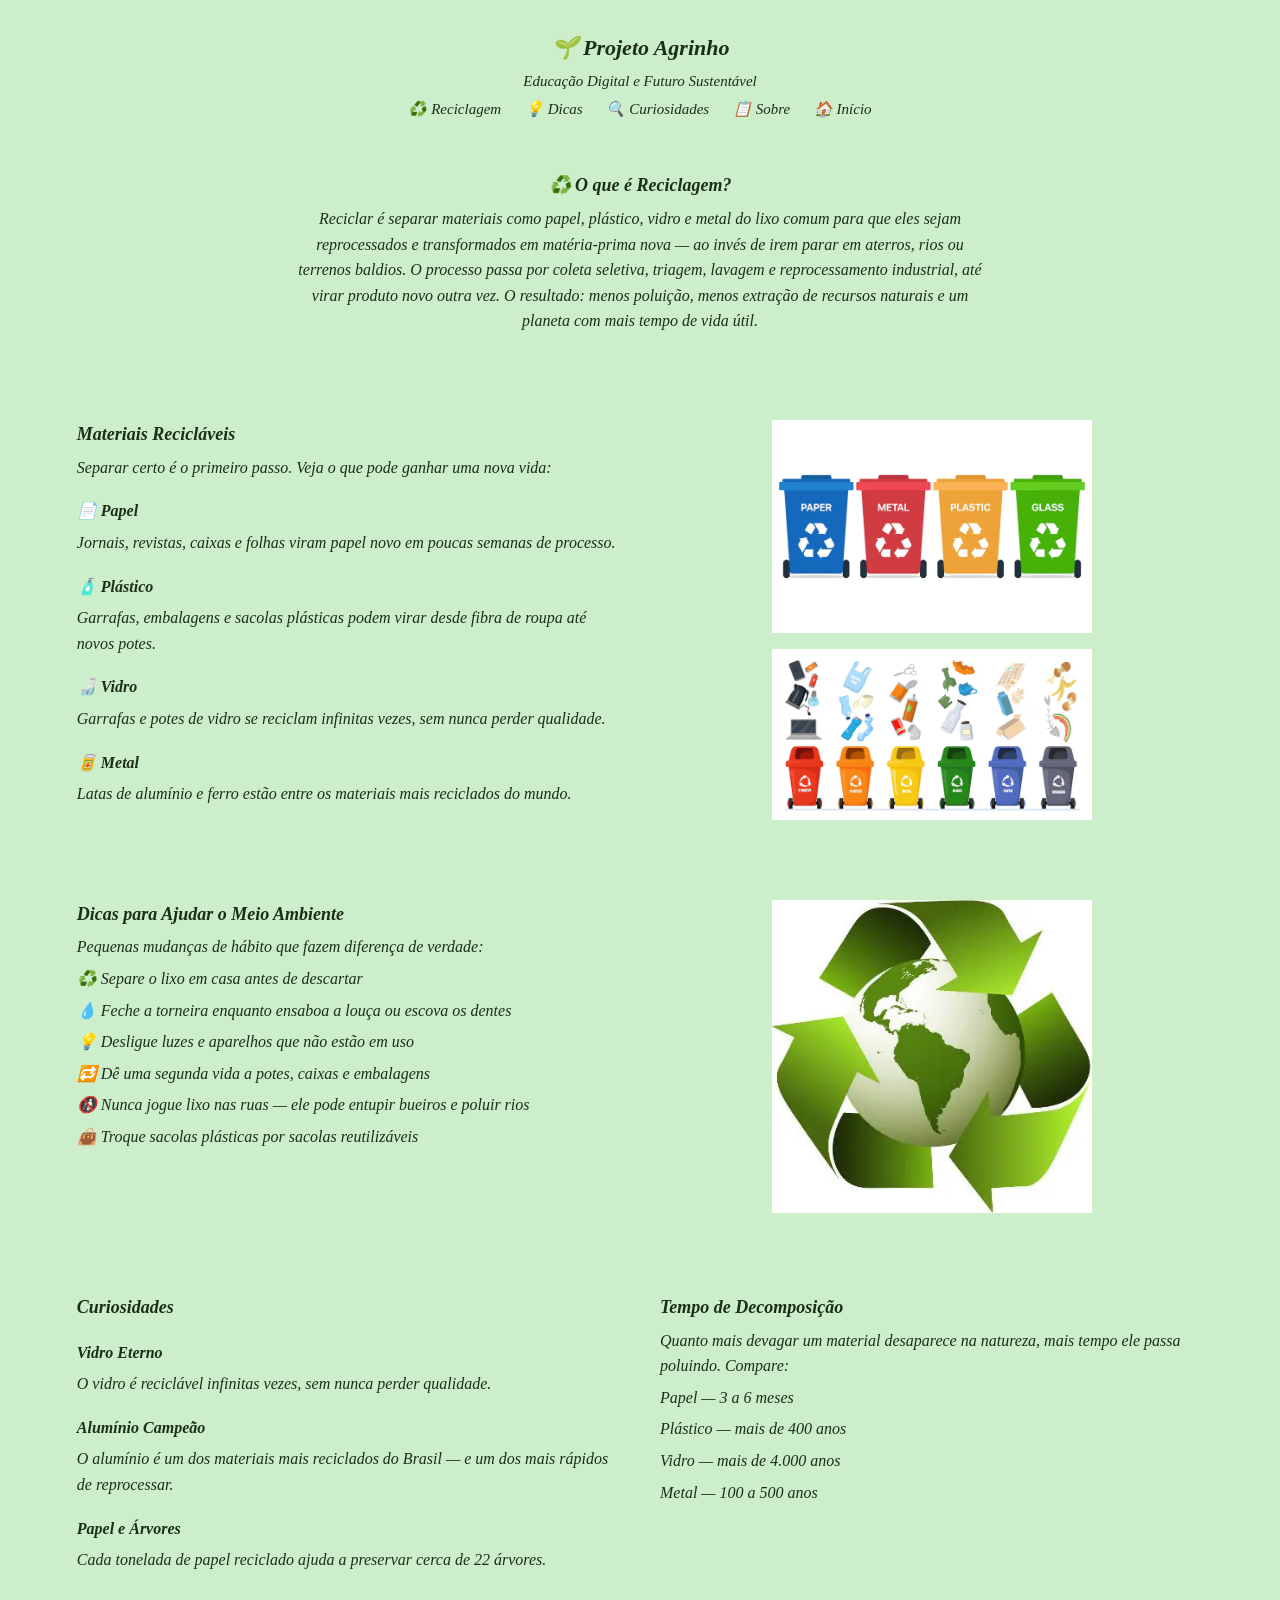
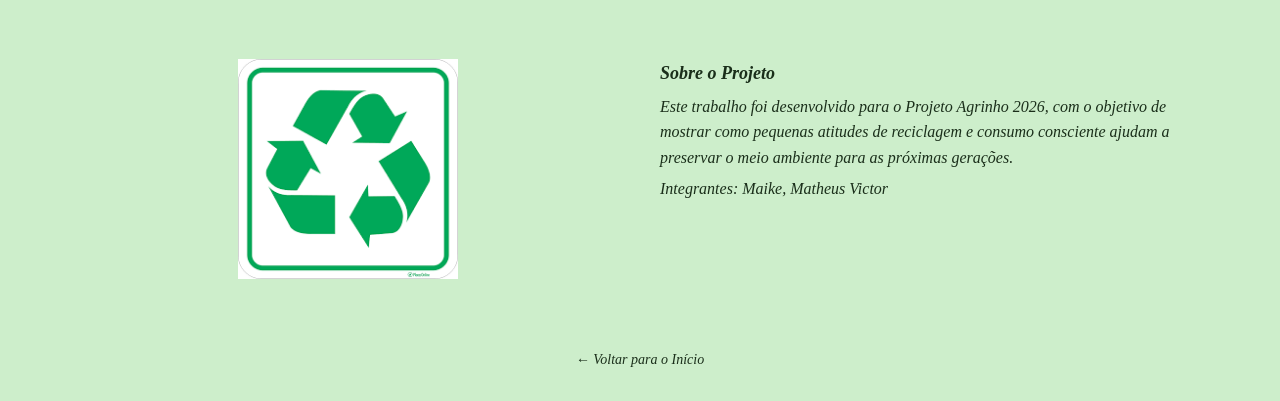
==== commit bc229256: "s" ====
--- a/Agrinho.html
+++ b/Agrinho.html
@@ -99,7 +99,6 @@
   </div>
 
   <div class="rodape">
-    <p>© 2026 Projeto Agrinho</p>
     <p><a href="index.html">← Voltar para o Início</a></p>
   </div>
 
--- a/style.css
+++ b/style.css
@@ -1,414 +1,98 @@
-/* =========================================================
-   PROJETO AGRINHO — Educação Digital e Futuro Sustentável
-   ========================================================= */
+* { margin: 0; padding: 0; box-sizing: border-box; }
 
-:root {
-  --verde-mata: #1B4332;
-  --verde-folha: #3F8F5B;
-  --verde-brotinho: #8FD19E;
-  --areia: #F5F1E6;
-  --areia-escura: #E8E0CC;
-  --terra: #6F4E37;
-  --grafite: #22301F;
-  --branco: #FFFFFF;
-
-  --fonte-titulo: 'Segoe UI', Arial, sans-serif;
-  --fonte-corpo: 'Segoe UI', Arial, sans-serif;
+body {
+  font-family: Georgia, 'Times New Roman', serif;
+  font-style: italic;
+  background-color: #cdeecb;
+  color: #1a2e1a;
+  text-align: center;
+  line-height: 1.6;
 }
 
-* { margin: 0; padding: 0; box-sizing: border-box; }
+a { color: inherit; text-decoration: none; }
+a:hover { text-decoration: underline; }
 
-html { scroll-behavior: smooth; }
+img { max-width: 100%; display: block; }
 
-body {
-  font-family: var(--fonte-corpo);
-  background-color: var(--areia);
-  color: var(--grafite);
-  line-height: 1.65;
-}
+/* --- Bloco do topo (título / nav) ------------------------------------- */
+.topo { padding: 30px 20px 10px; }
+.topo h1 { font-size: 22px; }
+.topo p { font-size: 15px; margin-top: 4px; }
+.subtitulo { font-weight: bold; margin-top: 10px; }
+.linha-nav a { margin: 0 10px; font-size: 15px; }
 
-h1, h2, h3 { font-family: var(--fonte-titulo); color: var(--verde-mata); }
-
-a { color: inherit; }
-
-:focus-visible { outline: 3px solid var(--verde-brotinho); outline-offset: 3px; }
-
-/* --- Header --------------------------------------------------------- */
-header {
-  background-color: var(--verde-mata);
-  color: #fff;
-  padding: 1.5rem 2.5rem;
+/* --- Linha de perfis (usa a largura toda da tela) ----------------------- */
+.linha-perfis {
   display: flex;
   justify-content: space-between;
   align-items: center;
-  flex-wrap: wrap;
-  gap: 1rem;
+  padding: 30px 6%;
+  gap: 20px;
 }
 
-header h1 {
-  font-size: 1.6rem;
-  font-weight: 700;
-  color: #fff;
-  letter-spacing: 0.01em;
+.perfil { text-align: center; }
+.perfil img {
+  width: 130px;
+  height: 130px;
+  object-fit: cover;
+  border-radius: 6px;
+}
+.perfil p { margin-top: 8px; font-size: 15px; }
+
+.icone-central { width: 140px; height: 140px; object-fit: contain; }
+
+.lista-materiais-lateral {
+  display: flex;
+  flex-direction: column;
+  gap: 16px;
+  align-items: center;
+}
+.lista-materiais-lateral div { text-align: center; }
+.lista-materiais-lateral span { font-size: 22px; display: block; }
+.lista-materiais-lateral p { font-size: 14px; margin-top: 2px; }
+
+.frase-missao { font-size: 18px; margin-top: 40px; }
+.link-acessar { margin-top: 10px; padding-bottom: 40px; font-size: 15px; }
+
+/* --- Blocos de conteúdo (Agrinho.html) ------------------------------------ */
+.bloco { padding: 40px 6%; }
+
+.titulo-bloco { font-weight: bold; font-size: 18px; margin-bottom: 10px; }
+.item-titulo { font-weight: bold; margin-top: 18px; }
+
+.bloco p { max-width: 700px; margin-left: auto; margin-right: auto; margin-bottom: 6px; }
+
+/* --- Layout de duas colunas usando a largura toda da tela ------------------- */
+.duas-colunas {
+  display: flex;
+  justify-content: space-between;
+  align-items: flex-start;
+  gap: 40px;
+  text-align: left;
 }
 
-header p { font-size: 0.85rem; color: var(--verde-brotinho); margin-top: 0.15rem; }
-
-nav { display: flex; gap: 1.5rem; flex-wrap: wrap; }
-
-nav a {
-  text-decoration: none;
-  font-size: 0.9rem;
-  font-weight: 500;
-  color: #fff;
-  padding: 0.4rem 0.2rem;
-  border-bottom: 2px solid transparent;
-}
-nav a:hover { border-color: var(--verde-brotinho); color: var(--verde-brotinho); }
-
-/* --- Nav em botões (página de reciclagem) ---------------------------- */
-.nav-botoes { gap: 0.65rem; }
-
-.nav-botao {
-  text-decoration: none;
-  padding: 0.55rem 1.1rem;
-  border-radius: 20px;
-  font-size: 0.85rem;
-  font-weight: 600;
-  box-shadow: 1px 1px 4px rgba(0,0,0,0.15);
-  border-bottom: none;
+.duas-colunas .coluna-texto,
+.duas-colunas .coluna-imagens {
+  flex: 1;
 }
 
-.nav-botao--claro { background-color: var(--verde-folha); color: #fff; }
-.nav-botao--escuro { background-color: var(--verde-mata); color: #fff; border: 1px solid rgba(255,255,255,0.25); }
-.nav-botao--claro-alt { background-color: var(--verde-brotinho); color: var(--verde-mata); }
+.duas-colunas p { margin-left: 0; margin-right: 0; max-width: none; }
 
-/* --- Hero ------------------------------------------------------------- */
-.hero {
-  background: linear-gradient(135deg, var(--verde-folha), var(--verde-mata));
-  color: #fff;
-  text-align: center;
-  padding: 4.5rem 1.5rem;
-}
-
-.hero h2 {
-  font-size: clamp(1.8rem, 4vw, 2.6rem);
-  color: #fff;
-  margin-bottom: 0.75rem;
-}
-
-.hero p {
-  font-size: 1.05rem;
-  color: var(--areia);
-  max-width: 620px;
-  margin: 0 auto;
-  opacity: 0.95;
-}
-
-/* --- Divisores decorativos ("linha do crescimento") -------------------- */
-.divisor-secao {
-  display: flex;
-  justify-content: center;
-  align-items: center;
-  gap: 8px;
-  padding: 1.5rem 0;
-}
-.divisor-secao--clara { background-color: var(--areia); }
-.divisor-secao--escura { background-color: var(--areia-escura); }
-
-.barra { height: 10px; border-radius: 6px; }
-.barra--curta { width: 50px; background-color: var(--verde-brotinho); }
-.barra--media { width: 100px; background-color: var(--verde-folha); }
-.barra--longa { width: 160px; background-color: var(--verde-mata); }
-.barra--media-escura { width: 100px; background-color: var(--verde-folha); }
-.barra--longa-escura { width: 160px; background-color: var(--verde-mata); }
-
-/* --- Seções ------------------------------------------------------------ */
-section {
-  padding: 4rem 2.5rem;
-  max-width: 1040px;
-  margin: 0 auto;
-}
-
-section > p { max-width: 65ch; color: var(--terra); }
-
-section h2 {
-  font-size: 1.85rem;
-  margin-bottom: 1.5rem;
-  border-left: 5px solid var(--verde-folha);
-  padding-left: 0.9rem;
-}
-
-.titulo-secundario { margin-top: 3rem; }
-
-/* --- Cards de materiais / curiosidades --------------------------------- */
-.card-grid { display: flex; gap: 1.5rem; flex-wrap: wrap; margin-top: 1.5rem; }
-
-.cartao {
-  background-color: var(--branco);
-  border-radius: 6px;
-  padding: 1.75rem;
-  box-shadow: 1px 1px 4px rgba(0,0,0,0.15);
-  flex: 1;
-  min-width: 210px;
-  text-align: center;
-  border: 1px solid var(--areia-escura);
-}
-
-.cartao .icone { font-size: 2.1rem; margin-bottom: 0.65rem; }
-.cartao h3 { font-size: 1.1rem; margin-bottom: 0.4rem; }
-.cartao p { font-size: 0.9rem; color: var(--terra); }
-
-/* --- Lista de dicas ------------------------------------------------------ */
-.lista-dicas {
-  list-style: none;
+.coluna-imagens {
   display: flex;
   flex-direction: column;
-  gap: 0.85rem;
-  margin-top: 1.5rem;
+  gap: 16px;
+  align-items: center;
 }
+.coluna-imagens img { max-width: 320px; }
 
-.lista-dicas li {
-  background-color: var(--branco);
-  padding: 1rem 1.4rem;
-  border-radius: 10px;
-  border-left: 4px solid var(--verde-mata);
-  font-size: 0.95rem;
-  box-shadow: 1px 1px 4px rgba(0,0,0,0.15);
-}
+.icone-sobre { max-width: 220px; margin: 0 auto; }
 
-/* --- Tabela --------------------------------------------------------------- */
-table {
-  width: 100%;
-  border-collapse: collapse;
-  margin-top: 1.5rem;
-  background-color: var(--branco);
-  border-radius: 6px;
-  overflow: hidden;
-  box-shadow: 1px 1px 4px rgba(0,0,0,0.15);
-}
+/* --- Rodapé ------------------------------------------------------------------ */
+.rodape { padding: 30px 20px; font-size: 14px; }
 
-th {
-  background-color: var(--verde-mata);
-  color: #fff;
-  padding: 1rem 1.4rem;
-  text-align: left;
-  font-size: 0.9rem;
-  font-weight: 600;
-}
-
-td { padding: 0.9rem 1.4rem; border-bottom: 1px solid var(--areia-escura); font-size: 0.9rem; }
-tr:last-child td { border-bottom: none; }
-tr:hover td { background-color: var(--areia); }
-
-/* --- Sobre o projeto -------------------------------------------------------- */
-.sobre-box {
-  background-color: var(--branco);
-  border-radius: 6px;
-  padding: 2rem;
-  box-shadow: 1px 1px 4px rgba(0,0,0,0.15);
-}
-
-.sobre-box p { color: var(--grafite); }
-
-.titulo-integrantes { margin-top: 1.5rem; color: var(--verde-mata); font-size: 1.1rem; }
-
-.integrantes { display: flex; gap: 1rem; flex-wrap: wrap; margin-top: 1rem; }
-
-.tag-integrante {
-  background-color: var(--verde-mata);
-  color: #fff;
-  padding: 0.5rem 1.2rem;
-  border-radius: 20px;
-  font-size: 0.85rem;
-  font-weight: 600;
-}
-
-/* --- Footer ------------------------------------------------------------------ */
-footer {
-  background-color: var(--verde-mata);
-  color: var(--verde-brotinho);
-  text-align: center;
-  padding: 2rem 1.5rem;
-  font-size: 0.9rem;
-}
-footer a { color: var(--verde-brotinho); text-decoration: none; font-weight: 600; }
-footer a:hover { text-decoration: underline; }
-footer p { margin-top: 0.4rem; }
-footer p:first-child { margin-top: 0; }
-
-/* --- Perfis (integrantes na página inicial) ---------------------------------- */
-.perfis { display: flex; gap: 1.75rem; justify-content: center; flex-wrap: wrap; margin-top: 2.25rem; }
-
-.perfil-card {
-  background-color: var(--branco);
-  border-radius: 6px;
-  padding: 2rem 1.5rem;
-  text-align: center;
-  box-shadow: 1px 1px 4px rgba(0,0,0,0.15);
-  max-width: 260px;
-  border: 1px solid var(--areia-escura);
-}
-
-
-.perfil-card img {
-  width: 80px;
-  height: 80px;
-  border-radius: 6px;
-  object-fit: cover;
-  border: 3px solid var(--verde-folha);
-  margin-bottom: 0.9rem;
-}
-
-.perfil-card h3 { font-size: 1.2rem; margin-bottom: 0.5rem; }
-.perfil-card p { font-size: 0.9rem; color: var(--terra); }
-
-/* --- Frase de missão + prévia dos materiais --------------------------------- */
-.missao { text-align: center; margin-top: 3rem; }
-
-.missao__frase {
-  font-family: var(--fonte-titulo);
-  font-style: italic;
-  font-size: 1.3rem;
-  color: var(--verde-mata);
-  margin-bottom: 0.75rem;
-}
-
-.missao__contexto {
-  font-size: 0.95rem;
-  color: var(--terra);
-  margin-bottom: 1.75rem;
-}
-
-.materiais-preview {
-  display: flex;
-  justify-content: center;
-  gap: 2.5rem;
-  flex-wrap: wrap;
-}
-
-.material-preview {
-  display: flex;
-  flex-direction: column;
-  align-items: center;
-  gap: 0.4rem;
-  opacity: 0.75;
-}
-.material-preview:hover { opacity: 1; }
-
-.material-preview__icone { font-size: 2.2rem; }
-
-.material-preview__nome {
-  font-size: 0.8rem;
-  font-weight: 600;
-  color: var(--verde-mata);
-}
-
-/* --- Botão de acesso central --------------------------------------------------- */
-.cta-central { text-align: center; margin-top: 3rem; }
-
-.botao-acessar {
-  display: inline-block;
-  margin: 1.25rem 0;
-  background-color: var(--verde-mata);
-  color: #fff;
-  padding: 0.95rem 2.4rem;
-  border-radius: 20px;
-  text-decoration: none;
-  font-size: 1rem;
-  font-weight: 700;
-  box-shadow: 1px 1px 4px rgba(0,0,0,0.15);
-}
-.botao-acessar:hover { background-color: var(--verde-folha); }
-
-/* --- Ícone de reciclagem (index) ------------------------------------------------- */
-.icone-reciclagem {
-  width: 110px;
-  height: 110px;
-  object-fit: contain;
-  flex-shrink: 0;
-}
-
-/* --- Hero com imagem de apoio ------------------------------------------------------ */
-.hero__conteudo {
-  display: flex;
-  align-items: center;
-  gap: 2.5rem;
-  max-width: 1040px;
-  margin: 0 auto;
-  text-align: left;
-  flex-wrap: wrap;
-}
-.hero__texto { flex: 1 1 400px; }
-.hero__texto h2 { color: #fff; }
-.hero__imagem {
-  flex: 1 1 280px;
-  max-width: 320px;
-  border-radius: 6px;
-  box-shadow: 1px 1px 4px rgba(0,0,0,0.15);
-  object-fit: cover;
-  max-height: 260px;
-  width: 100%;
-}
-
-/* --- Materiais recicláveis com imagens ---------------------------------------------- */
-.reciclagem__conteudo {
-  display: flex;
-  gap: 2.5rem;
-  align-items: flex-start;
-  flex-wrap: wrap;
-}
-.reciclagem__texto { flex: 2 1 480px; }
-.reciclagem__imagens {
-  flex: 1 1 240px;
-  display: flex;
-  flex-direction: column;
-  gap: 1rem;
-}
-.reciclagem__imagens img {
-  width: 100%;
-  border-radius: 6px;
-  box-shadow: 1px 1px 4px rgba(0,0,0,0.15);
-  border: 1px solid var(--areia-escura);
-}
-
-/* --- Dicas com imagem -------------------------------------------------------------- */
-.dicas__conteudo {
-  display: flex;
-  gap: 2.5rem;
-  align-items: center;
-  flex-wrap: wrap;
-}
-.dicas__texto { flex: 1 1 380px; }
-.dicas__imagem {
-  flex: 1 1 280px;
-  max-width: 320px;
-  border-radius: 6px;
-  width: 100%;
-}
-
-/* --- Sobre com ícone ----------------------------------------------------------------- */
-.sobre-box--com-imagem {
-  display: flex;
-  align-items: center;
-  gap: 2rem;
-  flex-wrap: wrap;
-}
-.sobre-box--com-imagem > div { flex: 2 1 320px; }
-.sobre-box__icone {
-  flex: 1 1 140px;
-  max-width: 150px;
-  object-fit: contain;
-}
-
-/* --- Responsivo ----------------------------------------------------------------- */
-@media (max-width: 640px) {
-  header { padding: 1.25rem 1.5rem; flex-direction: column; align-items: flex-start; }
-  section { padding: 3rem 1.5rem; }
-  .nav-botoes { gap: 0.5rem; }
-}
-
-@media (prefers-reduced-motion: reduce) {
-  html { scroll-behavior: auto; }
-  .cartao, .perfil-card, .botao-acessar, .nav-botao { }
+/* --- Responsivo ---------------------------------------------------------------- */
+@media (max-width: 700px) {
+  .linha-perfis { flex-direction: column; }
+  .duas-colunas { flex-direction: column; }
 }
